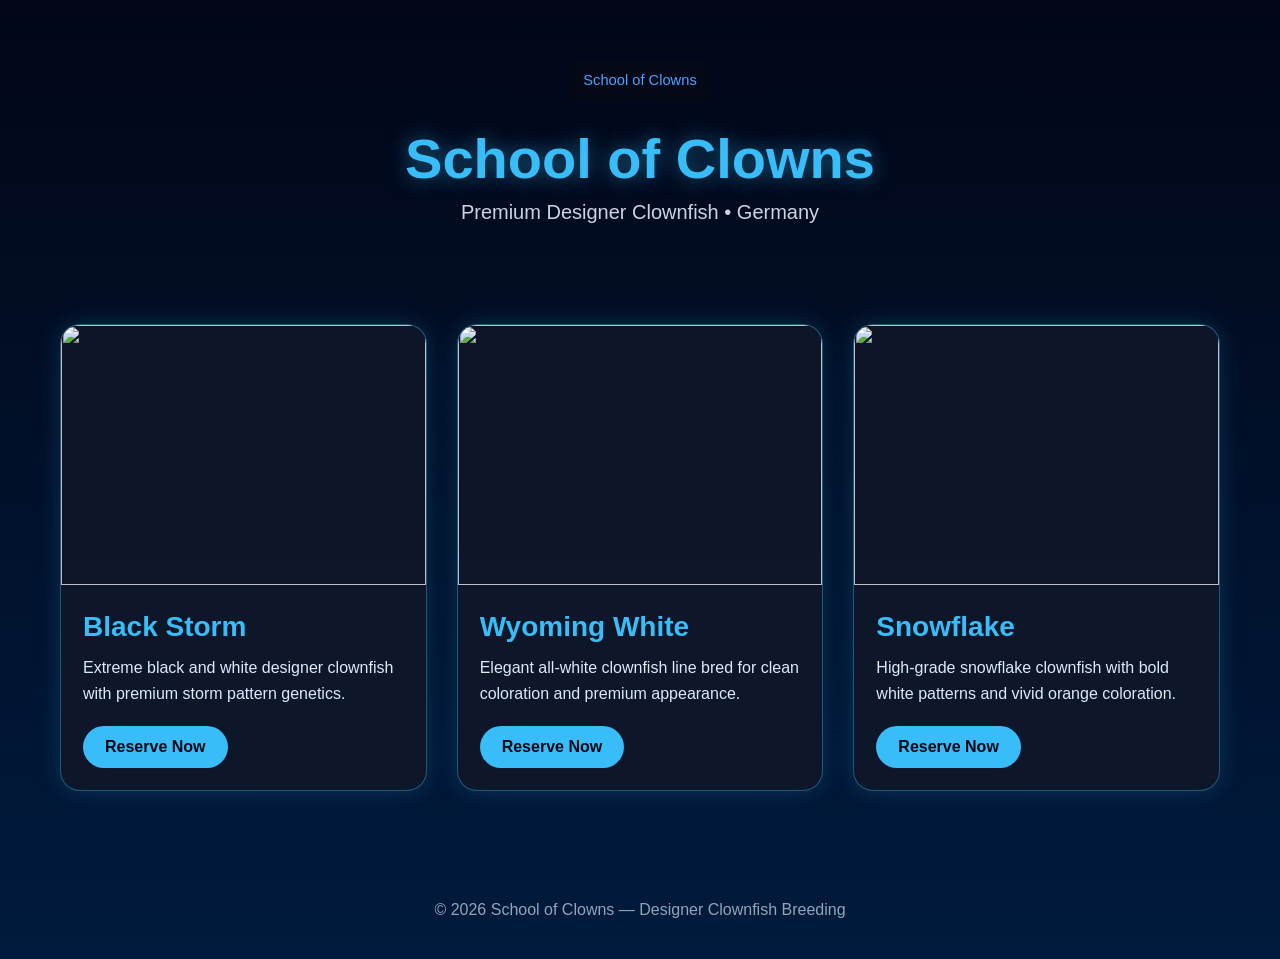
==== index.html @ 04dc2418 "Update index.html" ====
<!DOCTYPE html>
<html lang="en">
<head>
  <meta charset="UTF-8" />
  <meta name="viewport" content="width=device-width, initial-scale=1.0" />
  <title>School of Clowns</title>

  <style>
    * {
      margin: 0;
      padding: 0;
      box-sizing: border-box;
    }

    body {
      font-family: Arial, sans-serif;
      background: linear-gradient(180deg, #020617 0%, #001b3d 100%);
      color: white;
      overflow-x: hidden;
    }

    header {
      text-align: center;
      padding: 60px 20px 40px;
    }

    .logo {
      width: 140px;
      margin-bottom: 20px;
    }

    h1 {
      font-size: 56px;
      color: #38bdf8;
      margin-bottom: 10px;
      text-shadow: 0 0 20px rgba(56,189,248,.5);
    }

    .subtitle {
      color: #cbd5e1;
      font-size: 20px;
    }

    .hero {
      max-width: 1200px;
      margin: auto;
      padding: 20px;
    }

    .fish-grid {
      display: grid;
      grid-template-columns: repeat(auto-fit, minmax(300px, 1fr));
      gap: 30px;
      margin-top: 40px;
    }

    .fish-card {
      background: rgba(15, 23, 42, 0.95);
      border-radius: 20px;
      overflow: hidden;
      border: 1px solid rgba(56,189,248,.4);
      box-shadow: 0 0 25px rgba(56,189,248,.18);
      transition: .3s ease;
    }

    .fish-card:hover {
      transform: translateY(-8px);
      box-shadow: 0 0 35px rgba(56,189,248,.35);
    }

    .fish-card img {
      width: 100%;
      height: 260px;
      object-fit: cover;
    }

    .fish-content {
      padding: 22px;
    }

    .fish-content h2 {
      color: #38bdf8;
      margin-bottom: 12px;
      font-size: 28px;
    }

    .fish-content p {
      color: #dbeafe;
      line-height: 1.6;
      margin-bottom: 20px;
    }

    .reserve-btn {
      display: inline-block;
      padding: 12px 22px;
      background: #38bdf8;
      color: #020617;
      border-radius: 999px;
      text-decoration: none;
      font-weight: bold;
      transition: .2s ease;
    }

    .reserve-btn:hover {
      background: #7dd3fc;
    }

    footer {
      text-align: center;
      padding: 40px 20px;
      color: #94a3b8;
      margin-top: 50px;
    }
  </style>
</head>

<body>

<header>
  <img src="logo.svg" class="logo" alt="School of Clowns Logo">
  <h1>School of Clowns</h1>
  <p class="subtitle">Premium Designer Clownfish • Germany</p>
</header>

<section class="hero">

  <div class="fish-grid">

    <div class="fish-card">
      <img src="https://images.unsplash.com/photo-1544551763-46a013bb70d5?auto=format&fit=crop&w=1200&q=80">
      <div class="fish-content">
        <h2>Black Storm</h2>
        <p>Extreme black and white designer clownfish with premium storm pattern genetics.</p>
        <a class="reserve-btn" href="mailto:schoolofclowns@gmail.com">Reserve Now</a>
      </div>
    </div>

    <div class="fish-card">
      <img src="https://images.unsplash.com/photo-1524704796725-9fc3044a58b2?auto=format&fit=crop&w=1200&q=80">
      <div class="fish-content">
        <h2>Wyoming White</h2>
        <p>Elegant all-white clownfish line bred for clean coloration and premium appearance.</p>
        <a class="reserve-btn" href="mailto:schoolofclowns@gmail.com">Reserve Now</a>
      </div>
    </div>

    <div class="fish-card">
      <img src="https://images.unsplash.com/photo-1583212292454-1fe6229603b7?auto=format&fit=crop&w=1200&q=80">
      <div class="fish-content">
        <h2>Snowflake</h2>
        <p>High-grade snowflake clownfish with bold white patterns and vivid orange coloration.</p>
        <a class="reserve-btn" href="mailto:schoolofclowns@gmail.com">Reserve Now</a>
      </div>
    </div>

  </div>

</section>

<footer>
  © 2026 School of Clowns — Designer Clownfish Breeding
</footer>

</body>
</html>
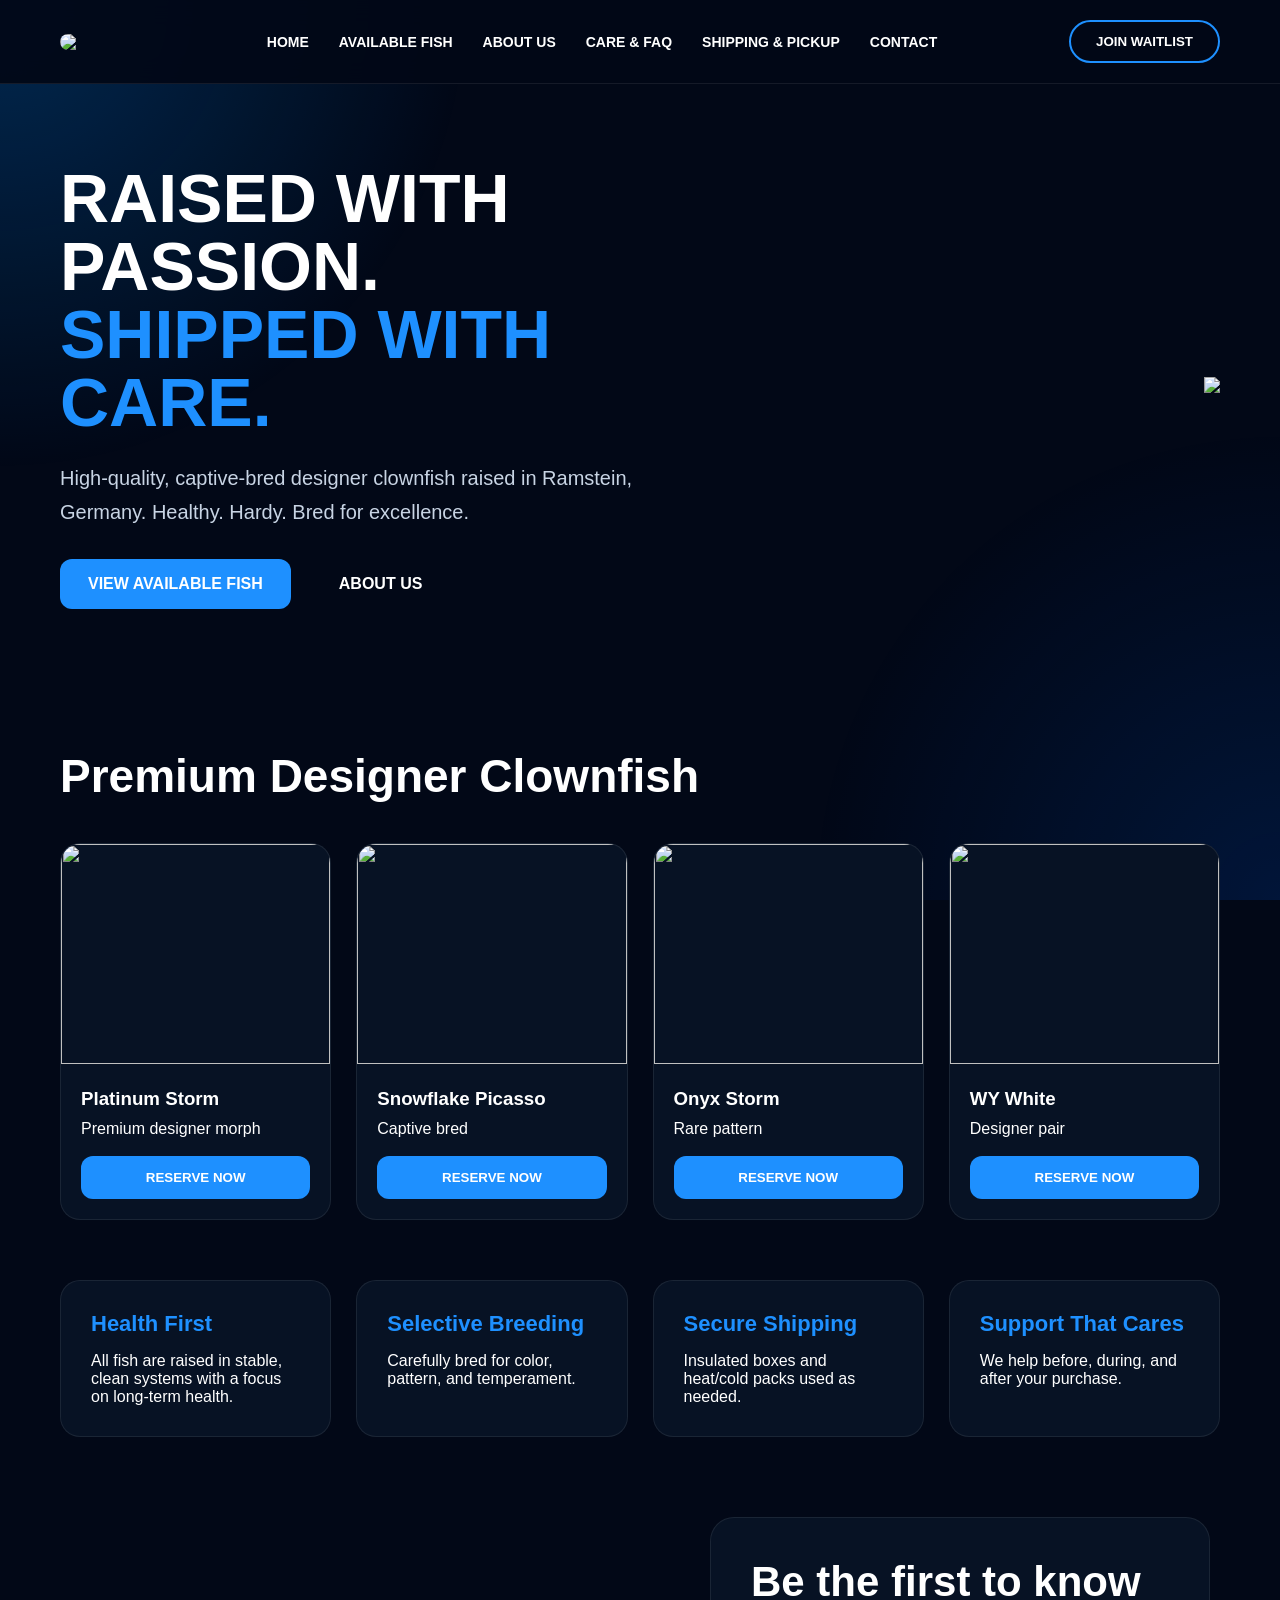
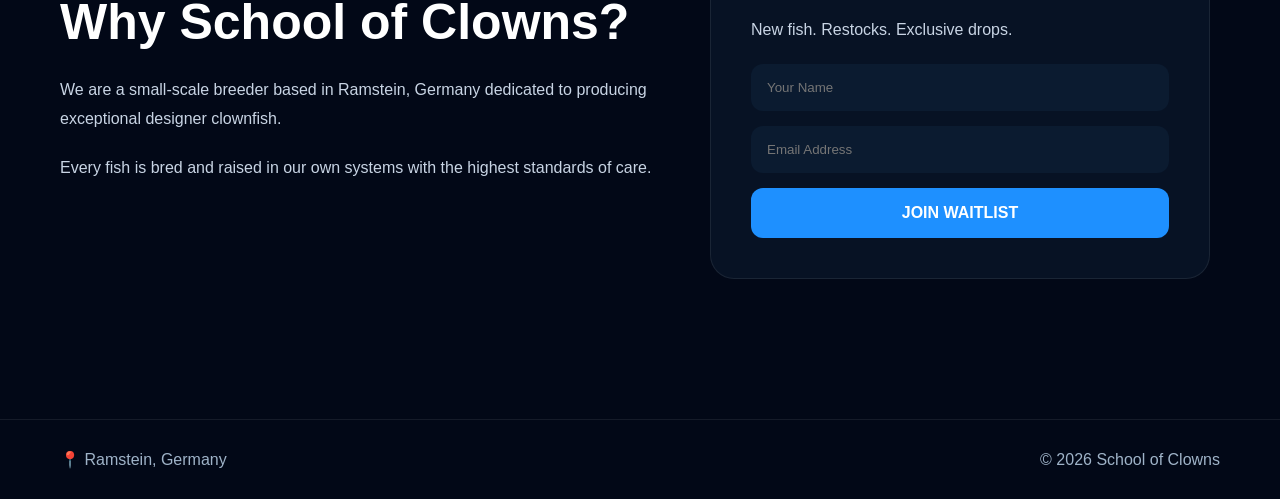
==== commit aedeffb8: "Update index.html" ====
--- a/index.html
+++ b/index.html
@@ -1,164 +1,524 @@
 <!DOCTYPE html>
 <html lang="en">
 <head>
-  <meta charset="UTF-8" />
-  <meta name="viewport" content="width=device-width, initial-scale=1.0" />
-  <title>School of Clowns</title>
-
-  <style>
-    * {
-      margin: 0;
-      padding: 0;
-      box-sizing: border-box;
-    }
-
-    body {
-      font-family: Arial, sans-serif;
-      background: linear-gradient(180deg, #020617 0%, #001b3d 100%);
-      color: white;
-      overflow-x: hidden;
-    }
-
-    header {
-      text-align: center;
-      padding: 60px 20px 40px;
-    }
-
-    .logo {
-      width: 140px;
-      margin-bottom: 20px;
-    }
-
-    h1 {
-      font-size: 56px;
-      color: #38bdf8;
-      margin-bottom: 10px;
-      text-shadow: 0 0 20px rgba(56,189,248,.5);
-    }
-
-    .subtitle {
-      color: #cbd5e1;
-      font-size: 20px;
-    }
-
-    .hero {
-      max-width: 1200px;
-      margin: auto;
-      padding: 20px;
-    }
-
-    .fish-grid {
-      display: grid;
-      grid-template-columns: repeat(auto-fit, minmax(300px, 1fr));
-      gap: 30px;
-      margin-top: 40px;
-    }
-
-    .fish-card {
-      background: rgba(15, 23, 42, 0.95);
-      border-radius: 20px;
-      overflow: hidden;
-      border: 1px solid rgba(56,189,248,.4);
-      box-shadow: 0 0 25px rgba(56,189,248,.18);
-      transition: .3s ease;
-    }
-
-    .fish-card:hover {
-      transform: translateY(-8px);
-      box-shadow: 0 0 35px rgba(56,189,248,.35);
-    }
-
-    .fish-card img {
-      width: 100%;
-      height: 260px;
-      object-fit: cover;
-    }
-
-    .fish-content {
-      padding: 22px;
-    }
-
-    .fish-content h2 {
-      color: #38bdf8;
-      margin-bottom: 12px;
-      font-size: 28px;
-    }
-
-    .fish-content p {
-      color: #dbeafe;
-      line-height: 1.6;
-      margin-bottom: 20px;
-    }
-
-    .reserve-btn {
-      display: inline-block;
-      padding: 12px 22px;
-      background: #38bdf8;
-      color: #020617;
-      border-radius: 999px;
-      text-decoration: none;
-      font-weight: bold;
-      transition: .2s ease;
-    }
-
-    .reserve-btn:hover {
-      background: #7dd3fc;
-    }
-
-    footer {
-      text-align: center;
-      padding: 40px 20px;
-      color: #94a3b8;
-      margin-top: 50px;
-    }
-  </style>
+<meta charset="UTF-8">
+<meta name="viewport" content="width=device-width, initial-scale=1.0">
+<title>School of Clowns</title>
+
+<style>
+*{
+margin:0;
+padding:0;
+box-sizing:border-box;
+font-family:Arial, sans-serif;
+}
+
+body{
+background:#020817;
+color:white;
+overflow-x:hidden;
+}
+
+body::before{
+content:'';
+position:fixed;
+width:100%;
+height:100%;
+background:
+radial-gradient(circle at top left, rgba(0,140,255,0.25), transparent 30%),
+radial-gradient(circle at bottom right, rgba(0,100,255,0.15), transparent 30%);
+z-index:-1;
+}
+
+header{
+display:flex;
+justify-content:space-between;
+align-items:center;
+padding:20px 60px;
+border-bottom:1px solid rgba(255,255,255,0.08);
+background:#020817ee;
+backdrop-filter:blur(12px);
+position:sticky;
+top:0;
+z-index:1000;
+}
+
+.logo{
+display:flex;
+align-items:center;
+gap:15px;
+}
+
+.logo img{
+width:75px;
+border-radius:12px;
+}
+
+nav{
+display:flex;
+gap:30px;
+}
+
+nav a{
+color:white;
+text-decoration:none;
+font-size:14px;
+font-weight:bold;
+transition:0.3s;
+}
+
+nav a:hover{
+color:#2196ff;
+}
+
+.waitlist-btn{
+padding:12px 25px;
+border:2px solid #1e90ff;
+border-radius:30px;
+background:transparent;
+color:white;
+font-weight:bold;
+cursor:pointer;
+transition:0.3s;
+}
+
+.waitlist-btn:hover{
+background:#1e90ff;
+}
+
+.hero{
+display:flex;
+justify-content:space-between;
+align-items:center;
+padding:80px 60px;
+gap:40px;
+}
+
+.hero-text{
+max-width:50%;
+}
+
+.hero-text h1{
+font-size:68px;
+line-height:1;
+margin-bottom:25px;
+}
+
+.hero-text h1 span{
+color:#1e90ff;
+}
+
+.hero-text p{
+color:#c8d4e4;
+font-size:20px;
+line-height:1.7;
+margin-bottom:30px;
+}
+
+.hero-buttons{
+display:flex;
+gap:20px;
+}
+
+.hero-buttons button{
+padding:16px 28px;
+border:none;
+border-radius:12px;
+font-size:16px;
+font-weight:bold;
+cursor:pointer;
+transition:0.3s;
+}
+
+.primary-btn{
+background:#1e90ff;
+color:white;
+}
+
+.secondary-btn{
+background:transparent;
+border:2px solid #1e90ff;
+color:white;
+}
+
+.primary-btn:hover,
+.secondary-btn:hover{
+transform:translateY(-3px);
+}
+
+.hero-image img{
+width:650px;
+max-width:100%;
+}
+
+.section{
+padding:60px;
+}
+
+.section-title{
+font-size:46px;
+margin-bottom:40px;
+}
+
+.fish-grid{
+display:grid;
+grid-template-columns:repeat(auto-fit,minmax(220px,1fr));
+gap:25px;
+}
+
+.fish-card{
+background:#071224;
+border:1px solid rgba(255,255,255,0.08);
+border-radius:20px;
+overflow:hidden;
+transition:0.3s;
+}
+
+.fish-card:hover{
+transform:translateY(-6px);
+border-color:#1e90ff;
+}
+
+.fish-card img{
+width:100%;
+height:220px;
+object-fit:cover;
+}
+
+.fish-info{
+padding:20px;
+}
+
+.fish-info h3{
+margin-bottom:10px;
+}
+
+.reserve-btn{
+width:100%;
+margin-top:18px;
+padding:14px;
+border:none;
+border-radius:12px;
+background:#1e90ff;
+color:white;
+font-weight:bold;
+cursor:pointer;
+transition:0.3s;
+}
+
+.reserve-btn:hover{
+background:#0070e8;
+}
+
+.features{
+display:grid;
+grid-template-columns:repeat(auto-fit,minmax(250px,1fr));
+gap:25px;
+margin-top:60px;
+}
+
+.feature-box{
+background:#071224;
+padding:30px;
+border-radius:20px;
+border:1px solid rgba(255,255,255,0.08);
+}
+
+.feature-box h4{
+margin-bottom:15px;
+font-size:22px;
+color:#1e90ff;
+}
+
+.about-section{
+display:flex;
+gap:50px;
+align-items:center;
+margin-top:80px;
+}
+
+.about-section img{
+width:400px;
+border-radius:24px;
+}
+
+.about-text{
+max-width:600px;
+}
+
+.about-text h2{
+font-size:50px;
+margin-bottom:25px;
+}
+
+.about-text p{
+color:#c8d4e4;
+line-height:1.8;
+margin-bottom:20px;
+}
+
+.waitlist{
+background:#071224;
+padding:40px;
+border-radius:24px;
+border:1px solid rgba(255,255,255,0.08);
+max-width:500px;
+}
+
+.waitlist h2{
+font-size:42px;
+margin-bottom:15px;
+}
+
+.waitlist p{
+color:#c8d4e4;
+margin-bottom:25px;
+}
+
+.waitlist input{
+width:100%;
+padding:16px;
+margin-bottom:15px;
+background:#0b1b30;
+border:none;
+border-radius:12px;
+color:white;
+}
+
+.waitlist button{
+width:100%;
+padding:16px;
+background:#1e90ff;
+border:none;
+border-radius:12px;
+color:white;
+font-size:16px;
+font-weight:bold;
+cursor:pointer;
+}
+
+footer{
+margin-top:80px;
+padding:30px 60px;
+border-top:1px solid rgba(255,255,255,0.08);
+display:flex;
+justify-content:space-between;
+align-items:center;
+color:#9fb3c8;
+}
+
+@media(max-width:1000px){
+
+.hero{
+flex-direction:column;
+text-align:center;
+}
+
+.hero-text{
+max-width:100%;
+}
+
+.hero-buttons{
+justify-content:center;
+}
+
+.about-section{
+flex-direction:column;
+}
+
+header{
+padding:20px;
+flex-direction:column;
+gap:20px;
+}
+
+nav{
+flex-wrap:wrap;
+justify-content:center;
+}
+
+.section{
+padding:40px 20px;
+}
+
+footer{
+flex-direction:column;
+gap:15px;
+text-align:center;
+}
+}
+</style>
 </head>
 
 <body>
 
 <header>
-  <img src="logo.svg" class="logo" alt="School of Clowns Logo">
-  <h1>School of Clowns</h1>
-  <p class="subtitle">Premium Designer Clownfish • Germany</p>
+
+<div class="logo">
+<img src="logo.png">
+</div>
+
+<nav>
+<a href="#">HOME</a>
+<a href="#">AVAILABLE FISH</a>
+<a href="#">ABOUT US</a>
+<a href="#">CARE & FAQ</a>
+<a href="#">SHIPPING & PICKUP</a>
+<a href="#">CONTACT</a>
+</nav>
+
+<button class="waitlist-btn">JOIN WAITLIST</button>
+
 </header>
 
 <section class="hero">
 
-  <div class="fish-grid">
-
-    <div class="fish-card">
-      <img src="https://images.unsplash.com/photo-1544551763-46a013bb70d5?auto=format&fit=crop&w=1200&q=80">
-      <div class="fish-content">
-        <h2>Black Storm</h2>
-        <p>Extreme black and white designer clownfish with premium storm pattern genetics.</p>
-        <a class="reserve-btn" href="mailto:schoolofclowns@gmail.com">Reserve Now</a>
-      </div>
-    </div>
-
-    <div class="fish-card">
-      <img src="https://images.unsplash.com/photo-1524704796725-9fc3044a58b2?auto=format&fit=crop&w=1200&q=80">
-      <div class="fish-content">
-        <h2>Wyoming White</h2>
-        <p>Elegant all-white clownfish line bred for clean coloration and premium appearance.</p>
-        <a class="reserve-btn" href="mailto:schoolofclowns@gmail.com">Reserve Now</a>
-      </div>
-    </div>
-
-    <div class="fish-card">
-      <img src="https://images.unsplash.com/photo-1583212292454-1fe6229603b7?auto=format&fit=crop&w=1200&q=80">
-      <div class="fish-content">
-        <h2>Snowflake</h2>
-        <p>High-grade snowflake clownfish with bold white patterns and vivid orange coloration.</p>
-        <a class="reserve-btn" href="mailto:schoolofclowns@gmail.com">Reserve Now</a>
-      </div>
-    </div>
-
-  </div>
+<div class="hero-text">
+
+<h1>
+RAISED WITH PASSION.<br>
+<span>SHIPPED WITH CARE.</span>
+</h1>
+
+<p>
+High-quality, captive-bred designer clownfish raised in Ramstein, Germany.
+Healthy. Hardy. Bred for excellence.
+</p>
+
+<div class="hero-buttons">
+<button class="primary-btn">VIEW AVAILABLE FISH</button>
+<button class="secondary-btn">ABOUT US</button>
+</div>
+
+</div>
+
+<div class="hero-image">
+<img src="logo.png">
+</div>
 
 </section>
 
+<section class="section">
+
+<h2 class="section-title">Premium Designer Clownfish</h2>
+
+<div class="fish-grid">
+
+<div class="fish-card">
+<img src="https://images.unsplash.com/photo-1524704796725-9fc3044a58b2?q=80&w=1200&auto=format&fit=crop">
+<div class="fish-info">
+<h3>Platinum Storm</h3>
+<p>Premium designer morph</p>
+<button class="reserve-btn">RESERVE NOW</button>
+</div>
+</div>
+
+<div class="fish-card">
+<img src="https://images.unsplash.com/photo-1544551763-46a013bb70d5?q=80&w=1200&auto=format&fit=crop">
+<div class="fish-info">
+<h3>Snowflake Picasso</h3>
+<p>Captive bred</p>
+<button class="reserve-btn">RESERVE NOW</button>
+</div>
+</div>
+
+<div class="fish-card">
+<img src="https://images.unsplash.com/photo-1559827260-dc66d52bef19?q=80&w=1200&auto=format&fit=crop">
+<div class="fish-info">
+<h3>Onyx Storm</h3>
+<p>Rare pattern</p>
+<button class="reserve-btn">RESERVE NOW</button>
+</div>
+</div>
+
+<div class="fish-card">
+<img src="https://images.unsplash.com/photo-1583212292454-1fe6229603b7?q=80&w=1200&auto=format&fit=crop">
+<div class="fish-info">
+<h3>WY White</h3>
+<p>Designer pair</p>
+<button class="reserve-btn">RESERVE NOW</button>
+</div>
+</div>
+
+</div>
+
+<div class="features">
+
+<div class="feature-box">
+<h4>Health First</h4>
+<p>
+All fish are raised in stable, clean systems with a focus on long-term health.
+</p>
+</div>
+
+<div class="feature-box">
+<h4>Selective Breeding</h4>
+<p>
+Carefully bred for color, pattern, and temperament.
+</p>
+</div>
+
+<div class="feature-box">
+<h4>Secure Shipping</h4>
+<p>
+Insulated boxes and heat/cold packs used as needed.
+</p>
+</div>
+
+<div class="feature-box">
+<h4>Support That Cares</h4>
+<p>
+We help before, during, and after your purchase.
+</p>
+</div>
+
+</div>
+
+<div class="about-section">
+
+<div class="about-text">
+
+<h2>Why School of Clowns?</h2>
+
+<p>
+We are a small-scale breeder based in Ramstein, Germany dedicated to producing exceptional designer clownfish.
+</p>
+
+<p>
+Every fish is bred and raised in our own systems with the highest standards of care.
+</p>
+
+</div>
+
+<div class="waitlist">
+
+<h2>Be the first to know</h2>
+
+<p>
+New fish. Restocks. Exclusive drops.
+</p>
+
+<input type="text" placeholder="Your Name">
+<input type="email" placeholder="Email Address">
+
+<button>JOIN WAITLIST</button>
+
+</div>
+
+</div>
+
+</section>
+
 <footer>
-  © 2026 School of Clowns — Designer Clownfish Breeding
+
+<div>
+📍 Ramstein, Germany
+</div>
+
+<div>
+© 2026 School of Clowns
+</div>
+
 </footer>
 
 </body>
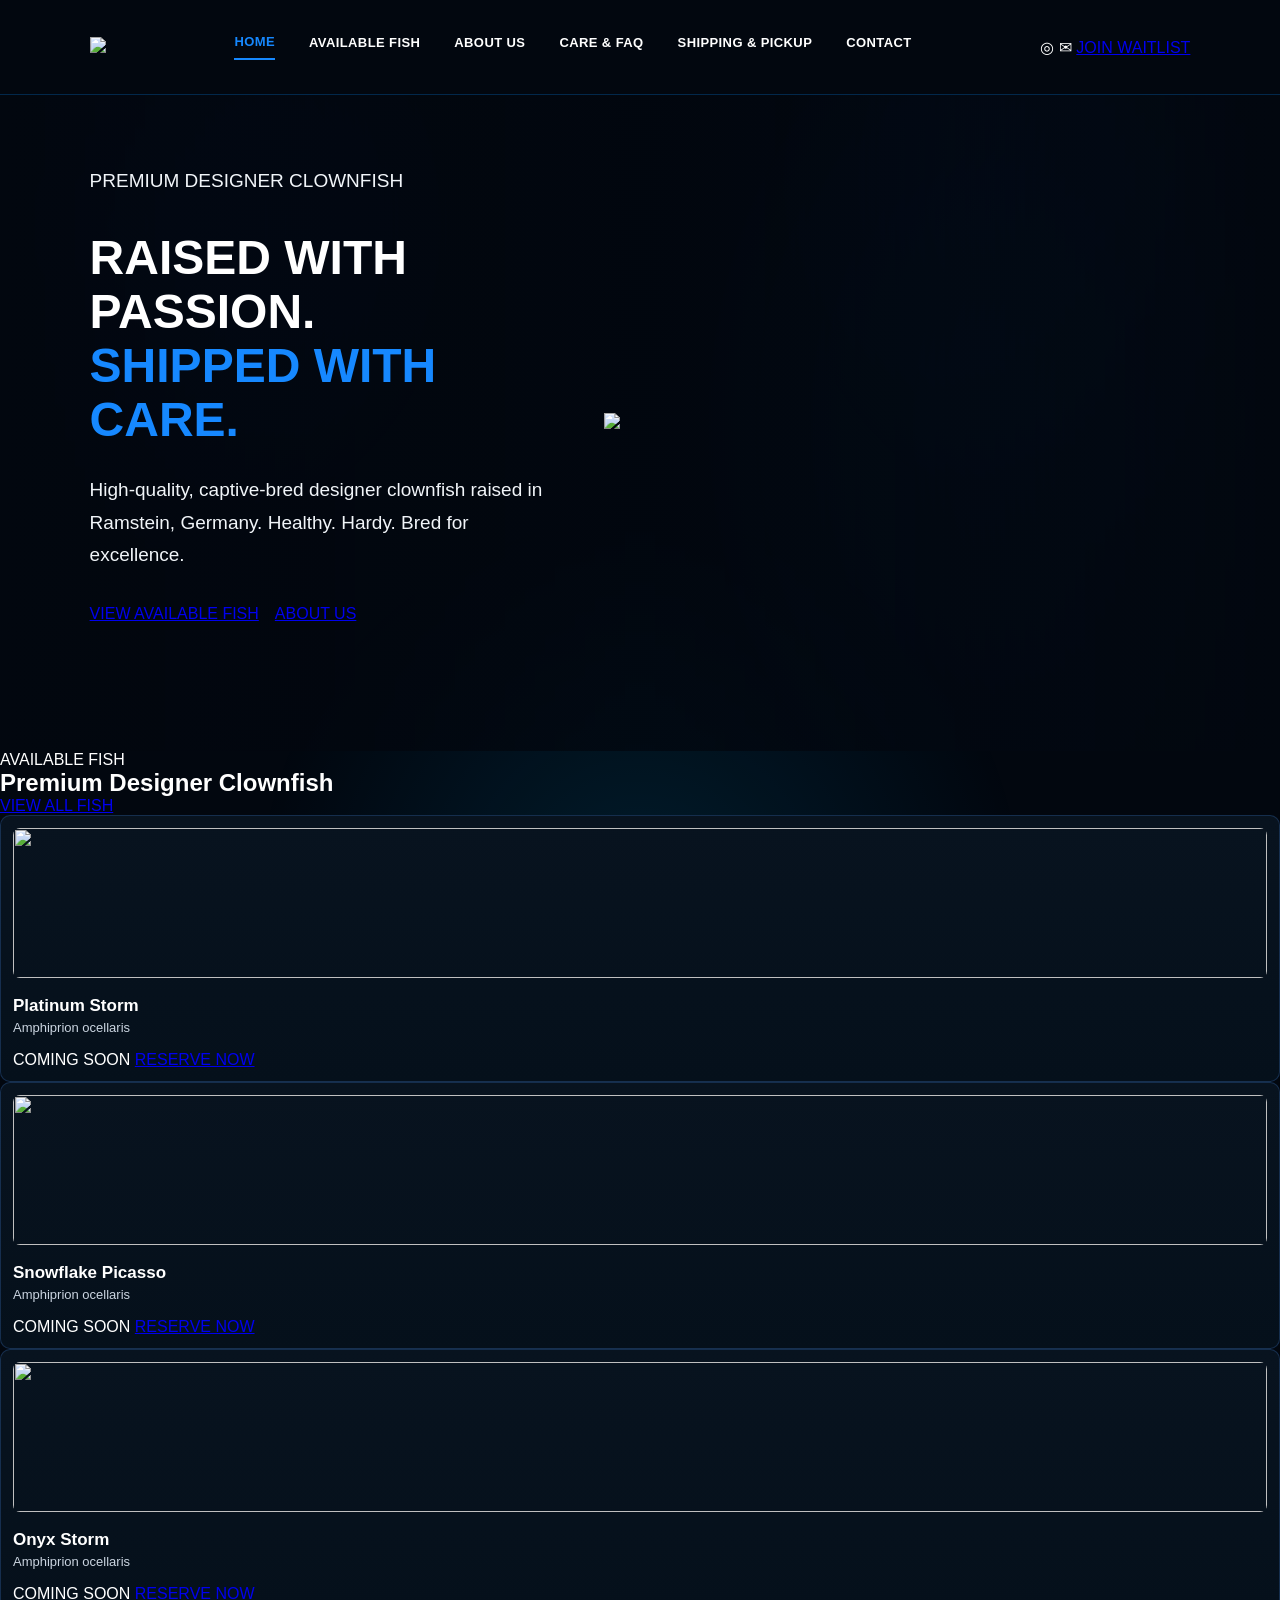
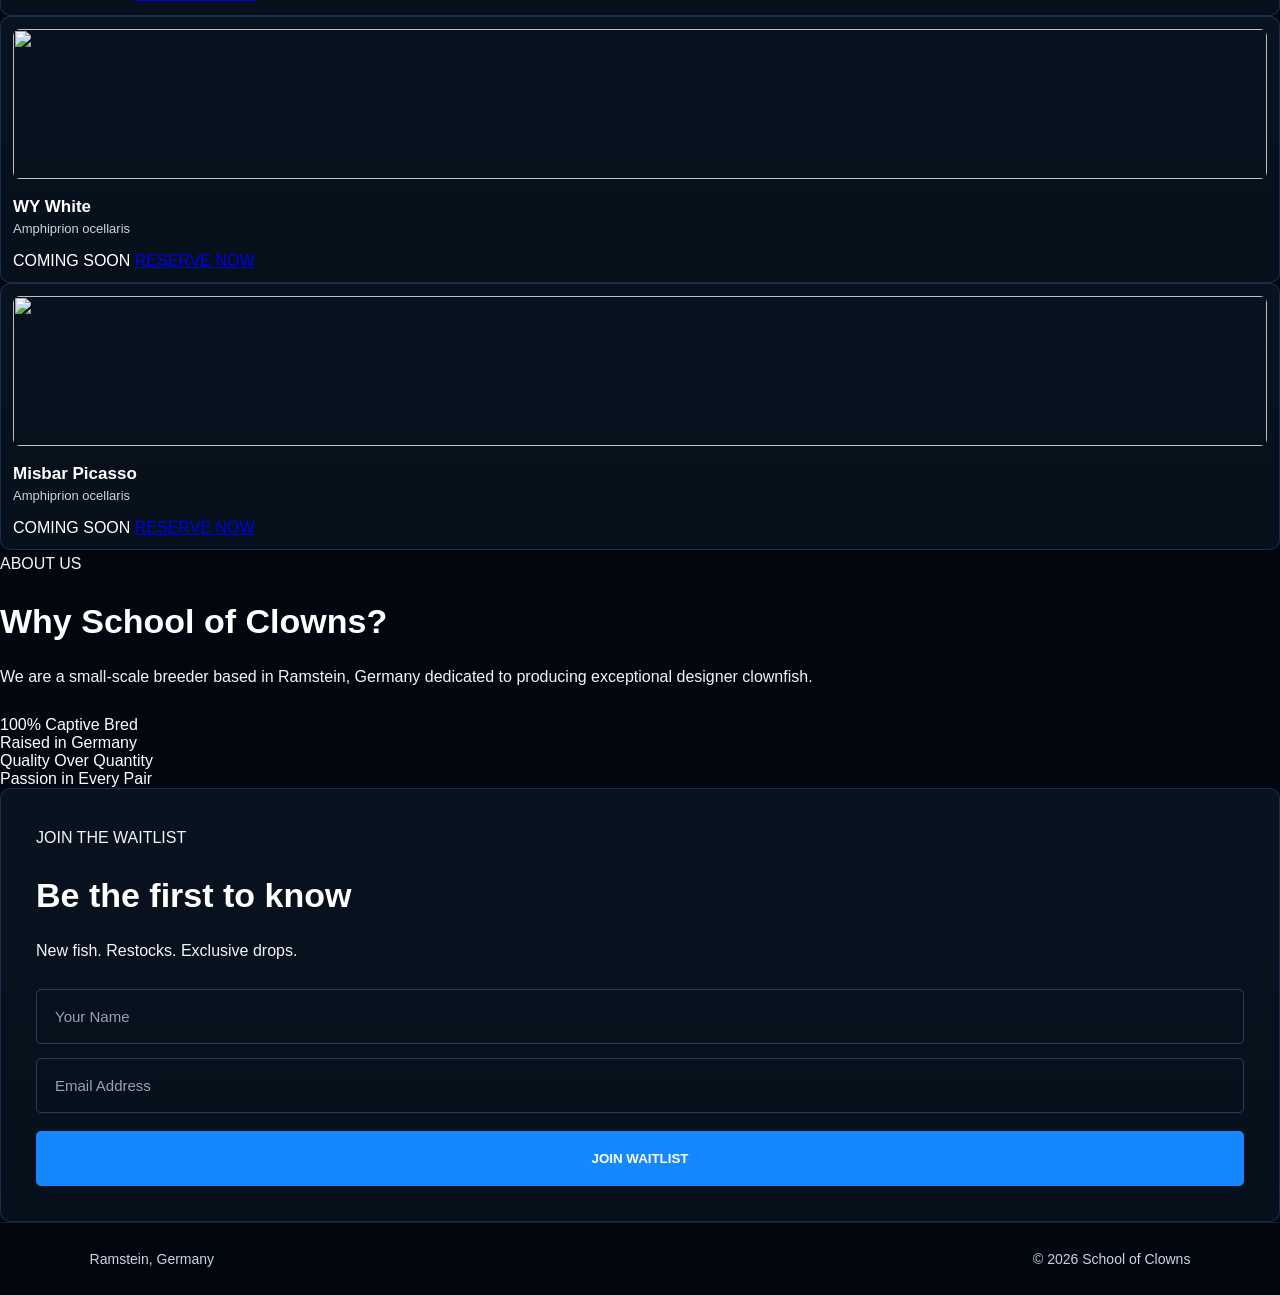
==== commit ab230e14: "Update index.html" ====
--- a/index.html
+++ b/index.html
@@ -1,524 +1,169 @@
 <!DOCTYPE html>
 <html lang="en">
 <head>
-<meta charset="UTF-8">
-<meta name="viewport" content="width=device-width, initial-scale=1.0">
-<title>School of Clowns</title>
-
-<style>
-*{
-margin:0;
-padding:0;
-box-sizing:border-box;
-font-family:Arial, sans-serif;
-}
-
-body{
-background:#020817;
-color:white;
-overflow-x:hidden;
-}
-
-body::before{
-content:'';
-position:fixed;
-width:100%;
-height:100%;
-background:
-radial-gradient(circle at top left, rgba(0,140,255,0.25), transparent 30%),
-radial-gradient(circle at bottom right, rgba(0,100,255,0.15), transparent 30%);
-z-index:-1;
-}
-
-header{
-display:flex;
-justify-content:space-between;
-align-items:center;
-padding:20px 60px;
-border-bottom:1px solid rgba(255,255,255,0.08);
-background:#020817ee;
-backdrop-filter:blur(12px);
-position:sticky;
-top:0;
-z-index:1000;
-}
-
-.logo{
-display:flex;
-align-items:center;
-gap:15px;
-}
-
-.logo img{
-width:75px;
-border-radius:12px;
-}
-
-nav{
-display:flex;
-gap:30px;
-}
-
-nav a{
-color:white;
-text-decoration:none;
-font-size:14px;
-font-weight:bold;
-transition:0.3s;
-}
-
-nav a:hover{
-color:#2196ff;
-}
-
-.waitlist-btn{
-padding:12px 25px;
-border:2px solid #1e90ff;
-border-radius:30px;
-background:transparent;
-color:white;
-font-weight:bold;
-cursor:pointer;
-transition:0.3s;
-}
-
-.waitlist-btn:hover{
-background:#1e90ff;
-}
-
-.hero{
-display:flex;
-justify-content:space-between;
-align-items:center;
-padding:80px 60px;
-gap:40px;
-}
-
-.hero-text{
-max-width:50%;
-}
-
-.hero-text h1{
-font-size:68px;
-line-height:1;
-margin-bottom:25px;
-}
-
-.hero-text h1 span{
-color:#1e90ff;
-}
-
-.hero-text p{
-color:#c8d4e4;
-font-size:20px;
-line-height:1.7;
-margin-bottom:30px;
-}
-
-.hero-buttons{
-display:flex;
-gap:20px;
-}
-
-.hero-buttons button{
-padding:16px 28px;
-border:none;
-border-radius:12px;
-font-size:16px;
-font-weight:bold;
-cursor:pointer;
-transition:0.3s;
-}
-
-.primary-btn{
-background:#1e90ff;
-color:white;
-}
-
-.secondary-btn{
-background:transparent;
-border:2px solid #1e90ff;
-color:white;
-}
-
-.primary-btn:hover,
-.secondary-btn:hover{
-transform:translateY(-3px);
-}
-
-.hero-image img{
-width:650px;
-max-width:100%;
-}
-
-.section{
-padding:60px;
-}
-
-.section-title{
-font-size:46px;
-margin-bottom:40px;
-}
-
-.fish-grid{
-display:grid;
-grid-template-columns:repeat(auto-fit,minmax(220px,1fr));
-gap:25px;
-}
-
-.fish-card{
-background:#071224;
-border:1px solid rgba(255,255,255,0.08);
-border-radius:20px;
-overflow:hidden;
-transition:0.3s;
-}
-
-.fish-card:hover{
-transform:translateY(-6px);
-border-color:#1e90ff;
-}
-
-.fish-card img{
-width:100%;
-height:220px;
-object-fit:cover;
-}
-
-.fish-info{
-padding:20px;
-}
-
-.fish-info h3{
-margin-bottom:10px;
-}
-
-.reserve-btn{
-width:100%;
-margin-top:18px;
-padding:14px;
-border:none;
-border-radius:12px;
-background:#1e90ff;
-color:white;
-font-weight:bold;
-cursor:pointer;
-transition:0.3s;
-}
-
-.reserve-btn:hover{
-background:#0070e8;
-}
-
-.features{
-display:grid;
-grid-template-columns:repeat(auto-fit,minmax(250px,1fr));
-gap:25px;
-margin-top:60px;
-}
-
-.feature-box{
-background:#071224;
-padding:30px;
-border-radius:20px;
-border:1px solid rgba(255,255,255,0.08);
-}
-
-.feature-box h4{
-margin-bottom:15px;
-font-size:22px;
-color:#1e90ff;
-}
-
-.about-section{
-display:flex;
-gap:50px;
-align-items:center;
-margin-top:80px;
-}
-
-.about-section img{
-width:400px;
-border-radius:24px;
-}
-
-.about-text{
-max-width:600px;
-}
-
-.about-text h2{
-font-size:50px;
-margin-bottom:25px;
-}
-
-.about-text p{
-color:#c8d4e4;
-line-height:1.8;
-margin-bottom:20px;
-}
-
-.waitlist{
-background:#071224;
-padding:40px;
-border-radius:24px;
-border:1px solid rgba(255,255,255,0.08);
-max-width:500px;
-}
-
-.waitlist h2{
-font-size:42px;
-margin-bottom:15px;
-}
-
-.waitlist p{
-color:#c8d4e4;
-margin-bottom:25px;
-}
-
-.waitlist input{
-width:100%;
-padding:16px;
-margin-bottom:15px;
-background:#0b1b30;
-border:none;
-border-radius:12px;
-color:white;
-}
-
-.waitlist button{
-width:100%;
-padding:16px;
-background:#1e90ff;
-border:none;
-border-radius:12px;
-color:white;
-font-size:16px;
-font-weight:bold;
-cursor:pointer;
-}
-
-footer{
-margin-top:80px;
-padding:30px 60px;
-border-top:1px solid rgba(255,255,255,0.08);
-display:flex;
-justify-content:space-between;
-align-items:center;
-color:#9fb3c8;
-}
-
-@media(max-width:1000px){
-
-.hero{
-flex-direction:column;
-text-align:center;
-}
-
-.hero-text{
-max-width:100%;
-}
-
-.hero-buttons{
-justify-content:center;
-}
-
-.about-section{
-flex-direction:column;
-}
-
-header{
-padding:20px;
-flex-direction:column;
-gap:20px;
-}
-
-nav{
-flex-wrap:wrap;
-justify-content:center;
-}
-
-.section{
-padding:40px 20px;
-}
-
-footer{
-flex-direction:column;
-gap:15px;
-text-align:center;
-}
-}
-</style>
+  <meta charset="UTF-8" />
+  <meta name="viewport" content="width=device-width, initial-scale=1.0"/>
+  <title>School of Clowns</title>
+  <link rel="stylesheet" href="styles.css"/>
 </head>
 
 <body>
 
-<header>
+<header class="topbar">
 
-<div class="logo">
-<img src="logo.png">
-</div>
+  <div class="logo-wrap">
+    <img src="logo.png" class="site-logo">
+  </div>
 
-<nav>
-<a href="#">HOME</a>
-<a href="#">AVAILABLE FISH</a>
-<a href="#">ABOUT US</a>
-<a href="#">CARE & FAQ</a>
-<a href="#">SHIPPING & PICKUP</a>
-<a href="#">CONTACT</a>
-</nav>
+  <nav class="nav">
+    <a class="active" href="#">HOME</a>
+    <a href="#fish">AVAILABLE FISH</a>
+    <a href="#about">ABOUT US</a>
+    <a href="#care">CARE & FAQ</a>
+    <a href="#shipping">SHIPPING & PICKUP</a>
+    <a href="#contact">CONTACT</a>
+  </nav>
 
-<button class="waitlist-btn">JOIN WAITLIST</button>
+  <div class="nav-right">
+    <span>◎</span>
+    <span>✉</span>
+    <a href="#contact" class="join-pill">JOIN WAITLIST</a>
+  </div>
 
 </header>
 
 <section class="hero">
 
-<div class="hero-text">
+  <div class="hero-left">
 
-<h1>
-RAISED WITH PASSION.<br>
-<span>SHIPPED WITH CARE.</span>
-</h1>
+    <p class="blue-label">PREMIUM DESIGNER CLOWNFISH</p>
 
-<p>
-High-quality, captive-bred designer clownfish raised in Ramstein, Germany.
-Healthy. Hardy. Bred for excellence.
-</p>
+    <h1>
+      RAISED WITH PASSION.<br>
+      <span>SHIPPED WITH CARE.</span>
+    </h1>
 
-<div class="hero-buttons">
-<button class="primary-btn">VIEW AVAILABLE FISH</button>
-<button class="secondary-btn">ABOUT US</button>
-</div>
+    <div class="small-line"></div>
 
-</div>
+    <p class="hero-copy">
+      High-quality, captive-bred designer clownfish
+      raised in Ramstein, Germany.
+      Healthy. Hardy. Bred for excellence.
+    </p>
 
-<div class="hero-image">
-<img src="logo.png">
-</div>
+    <div class="hero-buttons">
+      <a href="#fish" class="main-btn">VIEW AVAILABLE FISH</a>
+      <a href="#about" class="outline-btn">ABOUT US</a>
+    </div>
+
+  </div>
+
+  <div class="hero-right">
+    <img src="logo.png" class="hero-logo">
+  </div>
 
 </section>
 
-<section class="section">
+<section class="fish-section" id="fish">
 
-<h2 class="section-title">Premium Designer Clownfish</h2>
+  <div class="section-top">
+    <div>
+      <p class="blue-label">AVAILABLE FISH</p>
+      <h2>Premium Designer Clownfish</h2>
+    </div>
 
-<div class="fish-grid">
+    <a href="#" class="view-all">VIEW ALL FISH</a>
+  </div>
 
-<div class="fish-card">
-<img src="https://images.unsplash.com/photo-1524704796725-9fc3044a58b2?q=80&w=1200&auto=format&fit=crop">
-<div class="fish-info">
-<h3>Platinum Storm</h3>
-<p>Premium designer morph</p>
-<button class="reserve-btn">RESERVE NOW</button>
-</div>
-</div>
+  <div class="fish-row">
 
-<div class="fish-card">
-<img src="https://images.unsplash.com/photo-1544551763-46a013bb70d5?q=80&w=1200&auto=format&fit=crop">
-<div class="fish-info">
-<h3>Snowflake Picasso</h3>
-<p>Captive bred</p>
-<button class="reserve-btn">RESERVE NOW</button>
-</div>
-</div>
+    <div class="fish-card">
+      <img src="https://images.unsplash.com/photo-1524704796725-9fc3044a58b2?q=80&w=1200&auto=format&fit=crop">
+      <h3>Platinum Storm</h3>
+      <p>Amphiprion ocellaris</p>
+      <span class="soon">COMING SOON</span>
+      <a href="#contact" class="reserve">RESERVE NOW</a>
+    </div>
 
-<div class="fish-card">
-<img src="https://images.unsplash.com/photo-1559827260-dc66d52bef19?q=80&w=1200&auto=format&fit=crop">
-<div class="fish-info">
-<h3>Onyx Storm</h3>
-<p>Rare pattern</p>
-<button class="reserve-btn">RESERVE NOW</button>
-</div>
-</div>
+    <div class="fish-card">
+      <img src="https://images.unsplash.com/photo-1544551763-46a013bb70d5?q=80&w=1200&auto=format&fit=crop">
+      <h3>Snowflake Picasso</h3>
+      <p>Amphiprion ocellaris</p>
+      <span class="soon">COMING SOON</span>
+      <a href="#contact" class="reserve">RESERVE NOW</a>
+    </div>
 
-<div class="fish-card">
-<img src="https://images.unsplash.com/photo-1583212292454-1fe6229603b7?q=80&w=1200&auto=format&fit=crop">
-<div class="fish-info">
-<h3>WY White</h3>
-<p>Designer pair</p>
-<button class="reserve-btn">RESERVE NOW</button>
-</div>
-</div>
+    <div class="fish-card">
+      <img src="https://images.unsplash.com/photo-1559827260-dc66d52bef19?q=80&w=1200&auto=format&fit=crop">
+      <h3>Onyx Storm</h3>
+      <p>Amphiprion ocellaris</p>
+      <span class="soon">COMING SOON</span>
+      <a href="#contact" class="reserve">RESERVE NOW</a>
+    </div>
 
-</div>
+    <div class="fish-card">
+      <img src="https://images.unsplash.com/photo-1583212292454-1fe6229603b7?q=80&w=1200&auto=format&fit=crop">
+      <h3>WY White</h3>
+      <p>Amphiprion ocellaris</p>
+      <span class="soon">COMING SOON</span>
+      <a href="#contact" class="reserve">RESERVE NOW</a>
+    </div>
 
-<div class="features">
+    <div class="fish-card">
+      <img src="https://images.unsplash.com/photo-1544551763-46a013bb70d5?q=80&w=1200&auto=format&fit=crop">
+      <h3>Misbar Picasso</h3>
+      <p>Amphiprion ocellaris</p>
+      <span class="soon">COMING SOON</span>
+      <a href="#contact" class="reserve">RESERVE NOW</a>
+    </div>
 
-<div class="feature-box">
-<h4>Health First</h4>
-<p>
-All fish are raised in stable, clean systems with a focus on long-term health.
-</p>
-</div>
+  </div>
 
-<div class="feature-box">
-<h4>Selective Breeding</h4>
-<p>
-Carefully bred for color, pattern, and temperament.
-</p>
-</div>
+</section>
 
-<div class="feature-box">
-<h4>Secure Shipping</h4>
-<p>
-Insulated boxes and heat/cold packs used as needed.
-</p>
-</div>
+<section class="about-contact">
 
-<div class="feature-box">
-<h4>Support That Cares</h4>
-<p>
-We help before, during, and after your purchase.
-</p>
-</div>
+  <div class="about" id="about">
 
-</div>
+    <p class="blue-label">ABOUT US</p>
 
-<div class="about-section">
+    <h2>Why School of Clowns?</h2>
 
-<div class="about-text">
+    <p>
+      We are a small-scale breeder based in Ramstein, Germany dedicated to producing exceptional designer clownfish.
+    </p>
 
-<h2>Why School of Clowns?</h2>
+    <ul>
+      <li>100% Captive Bred</li>
+      <li>Raised in Germany</li>
+      <li>Quality Over Quantity</li>
+      <li>Passion in Every Pair</li>
+    </ul>
 
-<p>
-We are a small-scale breeder based in Ramstein, Germany dedicated to producing exceptional designer clownfish.
-</p>
+  </div>
 
-<p>
-Every fish is bred and raised in our own systems with the highest standards of care.
-</p>
+  <div class="waitlist-box" id="contact">
 
-</div>
+    <p class="blue-label">JOIN THE WAITLIST</p>
 
-<div class="waitlist">
+    <h2>Be the first to know</h2>
 
-<h2>Be the first to know</h2>
+    <p>
+      New fish. Restocks. Exclusive drops.
+    </p>
 
-<p>
-New fish. Restocks. Exclusive drops.
-</p>
+    <input type="text" placeholder="Your Name">
+    <input type="email" placeholder="Email Address">
 
-<input type="text" placeholder="Your Name">
-<input type="email" placeholder="Email Address">
+    <button>JOIN WAITLIST</button>
 
-<button>JOIN WAITLIST</button>
-
-</div>
-
-</div>
+  </div>
 
 </section>
 
 <footer>
-
-<div>
-📍 Ramstein, Germany
-</div>
-
-<div>
-© 2026 School of Clowns
-</div>
-
+  <div>Ramstein, Germany</div>
+  <div>© 2026 School of Clowns</div>
 </footer>
 
 </body>
--- a/styles.css
+++ b/styles.css
@@ -0,0 +1,550 @@
+* {
+  margin: 0;
+  padding: 0;
+  box-sizing: border-box;
+  font-family: Arial, Helvetica, sans-serif;
+}
+
+body {
+  background: #02070f;
+  color: #ffffff;
+  overflow-x: hidden;
+}
+
+body::before {
+  content: "";
+  position: fixed;
+  inset: 0;
+  background:
+    radial-gradient(circle at 10% 25%, rgba(0, 80, 255, 0.22), transparent 25%),
+    radial-gradient(circle at 90% 20%, rgba(0, 120, 255, 0.18), transparent 28%),
+    radial-gradient(circle at bottom, rgba(0, 180, 255, 0.12), transparent 35%);
+  z-index: -1;
+}
+
+header {
+  height: 95px;
+  padding: 0 7%;
+  display: flex;
+  align-items: center;
+  justify-content: space-between;
+  background: #02070f;
+  border-bottom: 1px solid rgba(0, 140, 255, 0.25);
+  position: sticky;
+  top: 0;
+  z-index: 999;
+}
+
+.logo img {
+  width: 120px;
+  height: auto;
+}
+
+nav {
+  display: flex;
+  align-items: center;
+  gap: 34px;
+}
+
+nav a {
+  color: #ffffff;
+  text-decoration: none;
+  font-size: 13px;
+  font-weight: 800;
+  letter-spacing: 0.4px;
+  text-transform: uppercase;
+  padding-bottom: 9px;
+}
+
+nav a:hover,
+nav a.active {
+  color: #1688ff;
+  border-bottom: 2px solid #1688ff;
+}
+
+.header-icons {
+  display: flex;
+  align-items: center;
+  gap: 18px;
+  color: #9fc8ff;
+  font-size: 20px;
+}
+
+.join-btn,
+.waitlist-btn {
+  padding: 14px 28px;
+  border: 1px solid #1688ff;
+  border-radius: 35px;
+  color: #ffffff;
+  background: transparent;
+  font-size: 13px;
+  font-weight: 800;
+  text-transform: uppercase;
+  cursor: pointer;
+  transition: 0.25s;
+}
+
+.join-btn:hover,
+.waitlist-btn:hover {
+  background: #1688ff;
+  box-shadow: 0 0 20px rgba(22, 136, 255, 0.55);
+}
+
+.hero {
+  min-height: 640px;
+  padding: 70px 7%;
+  display: grid;
+  grid-template-columns: 1fr 1.25fr;
+  align-items: center;
+  gap: 45px;
+  background:
+    linear-gradient(90deg, rgba(2, 7, 15, 1), rgba(2, 7, 15, 0.75), rgba(2, 7, 15, 1)),
+    radial-gradient(circle at right, rgba(22, 136, 255, 0.25), transparent 45%);
+}
+
+.hero-label,
+.section-label {
+  color: #1688ff;
+  font-size: 17px;
+  font-weight: 900;
+  text-transform: uppercase;
+  margin-bottom: 22px;
+}
+
+.hero h1 {
+  font-size: 48px;
+  line-height: 1.12;
+  text-transform: uppercase;
+  margin-bottom: 28px;
+}
+
+.hero h1 span {
+  display: block;
+  color: #1688ff;
+}
+
+.blue-line {
+  width: 75px;
+  height: 2px;
+  background: #1688ff;
+  margin: 24px 0;
+}
+
+.hero p {
+  color: #f1f5f9;
+  font-size: 19px;
+  line-height: 1.7;
+  max-width: 480px;
+  margin-bottom: 34px;
+}
+
+.hero-buttons {
+  display: flex;
+  gap: 16px;
+  margin-bottom: 58px;
+}
+
+.primary-btn,
+.secondary-btn {
+  height: 52px;
+  padding: 0 34px;
+  border-radius: 5px;
+  font-size: 14px;
+  font-weight: 900;
+  text-transform: uppercase;
+  cursor: pointer;
+  transition: 0.25s;
+}
+
+.primary-btn {
+  background: #1688ff;
+  border: 1px solid #1688ff;
+  color: #ffffff;
+}
+
+.secondary-btn {
+  background: transparent;
+  border: 1px solid #1688ff;
+  color: #ffffff;
+}
+
+.primary-btn:hover,
+.secondary-btn:hover {
+  transform: translateY(-3px);
+  box-shadow: 0 0 22px rgba(22, 136, 255, 0.45);
+}
+
+.hero-features {
+  display: flex;
+  gap: 55px;
+  flex-wrap: wrap;
+}
+
+.hero-feature {
+  display: flex;
+  align-items: center;
+  gap: 14px;
+}
+
+.hero-feature-icon {
+  color: #00d9ff;
+  font-size: 38px;
+}
+
+.hero-feature strong {
+  display: block;
+  font-size: 13px;
+  text-transform: uppercase;
+}
+
+.hero-feature span {
+  color: #cbd5e1;
+  font-size: 12px;
+}
+
+.hero-logo img {
+  width: 100%;
+  max-width: 650px;
+  margin-left: auto;
+  filter: drop-shadow(0 0 30px rgba(22, 136, 255, 0.35));
+}
+
+.section {
+  padding: 70px 7%;
+}
+
+.section-header {
+  display: flex;
+  justify-content: space-between;
+  align-items: center;
+  margin-bottom: 34px;
+}
+
+.section-title {
+  font-size: 36px;
+  font-weight: 900;
+}
+
+.view-all-btn {
+  padding: 16px 26px;
+  border: 1px solid #1688ff;
+  color: #ffffff;
+  background: transparent;
+  border-radius: 6px;
+  font-size: 13px;
+  font-weight: 900;
+  text-transform: uppercase;
+}
+
+.fish-grid {
+  display: grid;
+  grid-template-columns: repeat(5, 1fr);
+  gap: 18px;
+}
+
+.fish-card {
+  background: linear-gradient(180deg, #08131f, #05101b);
+  border: 1px solid rgba(80, 150, 255, 0.22);
+  border-radius: 10px;
+  padding: 12px;
+  overflow: hidden;
+  transition: 0.25s;
+}
+
+.fish-card:hover {
+  transform: translateY(-5px);
+  border-color: #1688ff;
+  box-shadow: 0 0 25px rgba(22, 136, 255, 0.25);
+}
+
+.fish-card img {
+  width: 100%;
+  height: 150px;
+  object-fit: cover;
+  border-radius: 7px;
+  margin-bottom: 18px;
+}
+
+.fish-card h3 {
+  font-size: 17px;
+  margin-bottom: 4px;
+}
+
+.fish-card p {
+  color: #cbd5e1;
+  font-size: 13px;
+  margin-bottom: 16px;
+}
+
+.badge {
+  display: inline-block;
+  padding: 6px 12px;
+  border: 1px solid #1688ff;
+  border-radius: 20px;
+  color: #00a8ff;
+  font-size: 10px;
+  font-weight: 900;
+  text-transform: uppercase;
+  margin-bottom: 14px;
+}
+
+.reserve-btn {
+  width: 100%;
+  height: 45px;
+  background: #1688ff;
+  color: #ffffff;
+  border: none;
+  border-radius: 5px;
+  font-size: 14px;
+  font-weight: 900;
+  text-transform: uppercase;
+  cursor: pointer;
+  transition: 0.25s;
+}
+
+.reserve-btn:hover {
+  background: #006fe6;
+  box-shadow: 0 0 18px rgba(22, 136, 255, 0.55);
+}
+
+.slider-dots {
+  display: flex;
+  justify-content: center;
+  gap: 14px;
+  margin: 25px 0 35px;
+}
+
+.slider-dots span {
+  width: 38px;
+  height: 4px;
+  background: rgba(255, 255, 255, 0.18);
+  border-radius: 99px;
+}
+
+.slider-dots span.active {
+  background: #1688ff;
+}
+
+.benefits {
+  display: grid;
+  grid-template-columns: repeat(4, 1fr);
+  border: 1px solid rgba(80, 150, 255, 0.2);
+  border-radius: 10px;
+  background: rgba(5, 16, 27, 0.9);
+  padding: 34px 28px;
+  margin-top: 20px;
+}
+
+.benefit {
+  display: grid;
+  grid-template-columns: 55px 1fr;
+  gap: 18px;
+  padding: 0 20px;
+  border-right: 1px solid rgba(255, 255, 255, 0.14);
+}
+
+.benefit:last-child {
+  border-right: none;
+}
+
+.benefit-icon {
+  color: #1688ff;
+  font-size: 38px;
+}
+
+.benefit h4 {
+  font-size: 14px;
+  text-transform: uppercase;
+  margin-bottom: 8px;
+}
+
+.benefit p {
+  color: #dbeafe;
+  font-size: 13px;
+  line-height: 1.5;
+}
+
+.about-waitlist {
+  display: grid;
+  grid-template-columns: 1.05fr 0.95fr;
+  gap: 55px;
+  margin-top: 70px;
+}
+
+.about h2,
+.waitlist-box h2 {
+  font-size: 34px;
+  margin-bottom: 22px;
+}
+
+.about p,
+.waitlist-box p {
+  color: #f1f5f9;
+  line-height: 1.7;
+  margin-bottom: 25px;
+}
+
+.check-list {
+  list-style: none;
+  margin-top: 28px;
+}
+
+.check-list li {
+  margin-bottom: 20px;
+  color: #ffffff;
+}
+
+.check-list li::before {
+  content: "✓";
+  display: inline-flex;
+  align-items: center;
+  justify-content: center;
+  width: 22px;
+  height: 22px;
+  margin-right: 16px;
+  border: 1px solid #1688ff;
+  border-radius: 50%;
+  color: #1688ff;
+  font-size: 13px;
+}
+
+.about-image {
+  width: 320px;
+  border-radius: 10px;
+  margin-top: 15px;
+}
+
+.waitlist-box {
+  background: linear-gradient(180deg, #08131f, #05101b);
+  border: 1px solid rgba(80, 150, 255, 0.22);
+  border-radius: 10px;
+  padding: 35px;
+}
+
+.waitlist-box input {
+  width: 100%;
+  height: 55px;
+  background: transparent;
+  border: 1px solid rgba(160, 190, 255, 0.25);
+  border-radius: 5px;
+  color: #ffffff;
+  padding: 0 18px;
+  margin-bottom: 14px;
+  font-size: 15px;
+}
+
+.waitlist-box input::placeholder {
+  color: #94a3b8;
+}
+
+.waitlist-box button {
+  width: 100%;
+  height: 55px;
+  background: #1688ff;
+  color: #ffffff;
+  border: none;
+  border-radius: 5px;
+  font-weight: 900;
+  text-transform: uppercase;
+  cursor: pointer;
+  margin-top: 4px;
+}
+
+.privacy {
+  text-align: center;
+  color: #94a3b8;
+  font-size: 12px;
+  margin-top: 16px;
+}
+
+footer {
+  border-top: 1px solid rgba(80, 150, 255, 0.16);
+  padding: 28px 7%;
+  color: #cbd5e1;
+  display: flex;
+  justify-content: space-between;
+  align-items: center;
+  font-size: 14px;
+}
+
+.footer-icons {
+  display: flex;
+  gap: 22px;
+  color: #cbd5e1;
+  font-size: 22px;
+}
+
+@media (max-width: 1100px) {
+  .fish-grid {
+    grid-template-columns: repeat(2, 1fr);
+  }
+
+  .benefits {
+    grid-template-columns: repeat(2, 1fr);
+    gap: 28px;
+  }
+
+  .benefit {
+    border-right: none;
+  }
+
+  .hero {
+    grid-template-columns: 1fr;
+    text-align: center;
+  }
+
+  .hero p {
+    margin-left: auto;
+    margin-right: auto;
+  }
+
+  .hero-buttons,
+  .hero-features {
+    justify-content: center;
+  }
+}
+
+@media (max-width: 800px) {
+  header {
+    height: auto;
+    padding: 18px 5%;
+    flex-direction: column;
+    gap: 18px;
+  }
+
+  nav {
+    flex-wrap: wrap;
+    justify-content: center;
+    gap: 18px;
+  }
+
+  .hero {
+    padding: 50px 5%;
+  }
+
+  .hero h1 {
+    font-size: 38px;
+  }
+
+  .section {
+    padding: 50px 5%;
+  }
+
+  .fish-grid,
+  .benefits,
+  .about-waitlist {
+    grid-template-columns: 1fr;
+  }
+
+  .section-header {
+    flex-direction: column;
+    align-items: flex-start;
+    gap: 20px;
+  }
+
+  footer {
+    flex-direction: column;
+    gap: 18px;
+    text-align: center;
+  }
+}
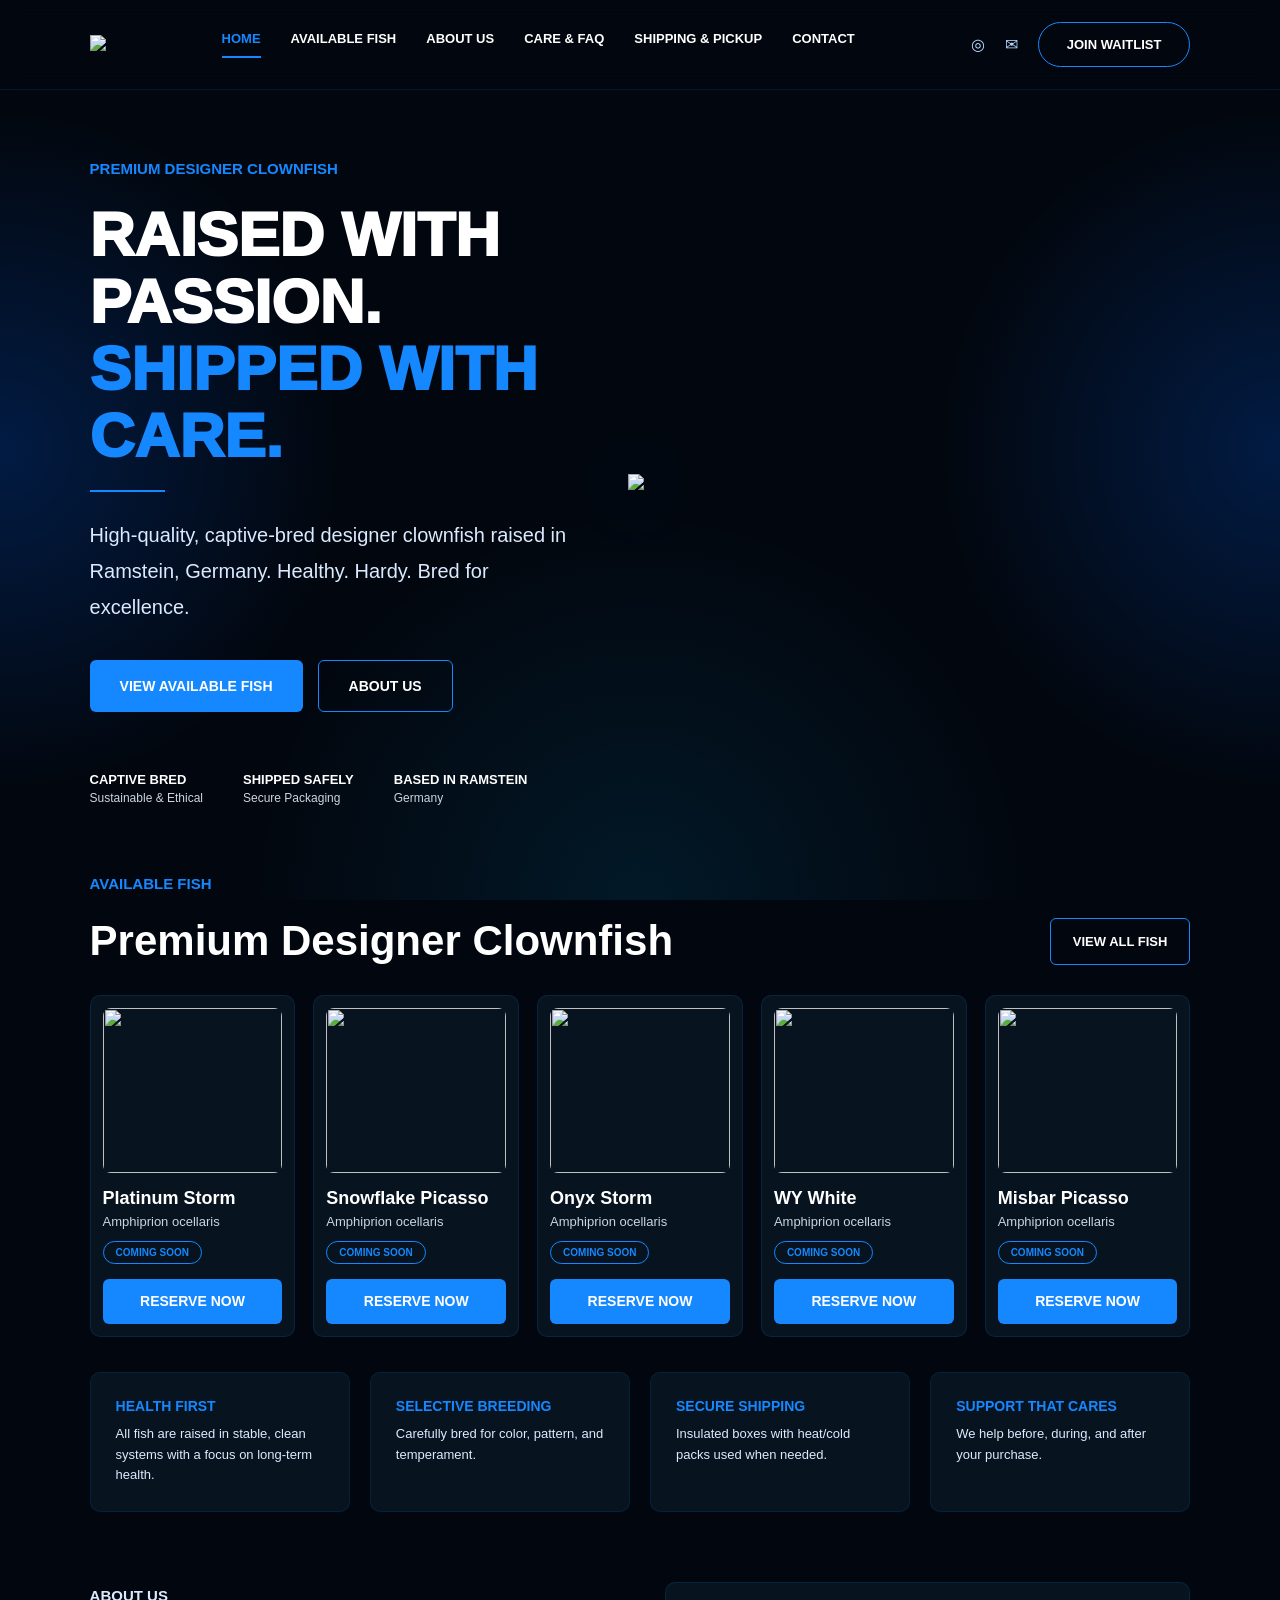
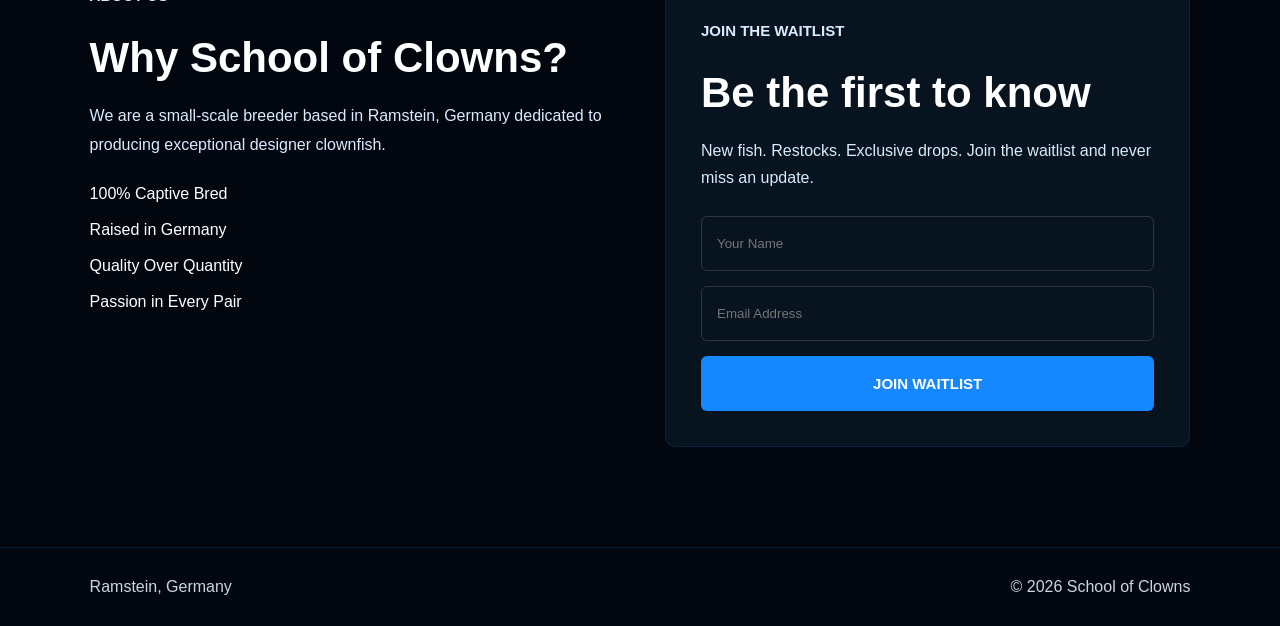
==== commit e7da8609: "Update index.html" ====
--- a/index.html
+++ b/index.html
@@ -1,169 +1,665 @@
 <!DOCTYPE html>
 <html lang="en">
 <head>
-  <meta charset="UTF-8" />
-  <meta name="viewport" content="width=device-width, initial-scale=1.0"/>
-  <title>School of Clowns</title>
-  <link rel="stylesheet" href="styles.css"/>
+<meta charset="UTF-8">
+<meta name="viewport" content="width=device-width, initial-scale=1.0">
+<title>School of Clowns</title>
+
+<style>
+
+*{
+margin:0;
+padding:0;
+box-sizing:border-box;
+font-family:Arial,Helvetica,sans-serif;
+}
+
+body{
+background:#02070f;
+color:white;
+overflow-x:hidden;
+}
+
+body::before{
+content:"";
+position:fixed;
+inset:0;
+z-index:-1;
+background:
+radial-gradient(circle at left,rgba(0,100,255,.22),transparent 25%),
+radial-gradient(circle at right,rgba(0,100,255,.22),transparent 25%),
+radial-gradient(circle at bottom,rgba(0,180,255,.10),transparent 35%),
+#02070f;
+}
+
+.topbar{
+height:90px;
+padding:0 7%;
+display:flex;
+align-items:center;
+justify-content:space-between;
+border-bottom:1px solid rgba(0,140,255,.15);
+background:#02070fee;
+backdrop-filter:blur(10px);
+position:sticky;
+top:0;
+z-index:999;
+}
+
+.site-logo{
+width:120px;
+}
+
+.nav{
+display:flex;
+gap:30px;
+}
+
+.nav a{
+color:white;
+text-decoration:none;
+font-size:13px;
+font-weight:900;
+padding-bottom:10px;
+}
+
+.nav a.active,
+.nav a:hover{
+color:#1688ff;
+border-bottom:2px solid #1688ff;
+}
+
+.nav-right{
+display:flex;
+align-items:center;
+gap:20px;
+color:#b7d8ff;
+}
+
+.join-pill{
+padding:14px 28px;
+border:1px solid #1688ff;
+border-radius:999px;
+color:white;
+text-decoration:none;
+font-size:13px;
+font-weight:900;
+}
+
+.hero{
+display:grid;
+grid-template-columns:1fr 1.15fr;
+align-items:center;
+padding:70px 7%;
+gap:50px;
+min-height:650px;
+}
+
+.blue-label{
+color:#1688ff;
+font-weight:900;
+font-size:15px;
+margin-bottom:25px;
+}
+
+.hero h1{
+font-size:62px;
+line-height:1.08;
+margin-bottom:20px;
+font-weight:1000;
+}
+
+.hero h1 span{
+display:block;
+color:#1688ff;
+}
+
+.small-line{
+width:75px;
+height:2px;
+background:#1688ff;
+margin-bottom:25px;
+}
+
+.hero-copy{
+font-size:20px;
+line-height:1.8;
+color:#dbeafe;
+margin-bottom:35px;
+max-width:520px;
+}
+
+.hero-buttons{
+display:flex;
+gap:15px;
+}
+
+.main-btn,
+.outline-btn{
+height:52px;
+padding:0 30px;
+display:flex;
+align-items:center;
+justify-content:center;
+border-radius:6px;
+font-size:14px;
+font-weight:900;
+text-decoration:none;
+transition:.25s;
+}
+
+.main-btn{
+background:#1688ff;
+color:white;
+}
+
+.outline-btn{
+border:1px solid #1688ff;
+color:white;
+}
+
+.main-btn:hover,
+.outline-btn:hover{
+transform:translateY(-3px);
+box-shadow:0 0 20px rgba(0,120,255,.45);
+}
+
+.hero-mini{
+display:flex;
+gap:40px;
+margin-top:60px;
+flex-wrap:wrap;
+}
+
+.hero-mini div{
+display:flex;
+flex-direction:column;
+gap:4px;
+}
+
+.hero-mini strong{
+font-size:13px;
+}
+
+.hero-mini span{
+font-size:12px;
+color:#cbd5e1;
+}
+
+.hero-right{
+display:flex;
+justify-content:center;
+align-items:center;
+}
+
+.hero-logo{
+width:100%;
+max-width:720px;
+filter:drop-shadow(0 0 35px rgba(0,120,255,.45));
+}
+
+.page{
+padding:0 7%;
+}
+
+.section-top{
+display:flex;
+justify-content:space-between;
+align-items:end;
+margin-bottom:30px;
+}
+
+.section-top h2{
+font-size:42px;
+}
+
+.view-all{
+padding:15px 22px;
+border:1px solid #1688ff;
+border-radius:6px;
+color:white;
+text-decoration:none;
+font-size:13px;
+font-weight:900;
+}
+
+.fish-row{
+display:grid;
+grid-template-columns:repeat(5,1fr);
+gap:18px;
+margin-bottom:35px;
+}
+
+.fish-card{
+background:#07131f;
+border:1px solid rgba(0,140,255,.15);
+padding:12px;
+border-radius:10px;
+transition:.25s;
+}
+
+.fish-card:hover{
+transform:translateY(-5px);
+border-color:#1688ff;
+box-shadow:0 0 25px rgba(0,120,255,.18);
+}
+
+.fish-card img{
+width:100%;
+height:165px;
+object-fit:cover;
+border-radius:8px;
+margin-bottom:15px;
+}
+
+.fish-card h3{
+font-size:18px;
+margin-bottom:5px;
+}
+
+.fish-card p{
+font-size:13px;
+color:#cbd5e1;
+margin-bottom:12px;
+}
+
+.soon{
+display:inline-block;
+padding:5px 12px;
+border:1px solid #1688ff;
+border-radius:999px;
+font-size:10px;
+font-weight:900;
+color:#1688ff;
+margin-bottom:15px;
+}
+
+.reserve{
+display:flex;
+align-items:center;
+justify-content:center;
+height:45px;
+background:#1688ff;
+border-radius:6px;
+color:white;
+text-decoration:none;
+font-size:14px;
+font-weight:900;
+}
+
+.benefits{
+display:grid;
+grid-template-columns:repeat(4,1fr);
+gap:20px;
+margin-bottom:70px;
+}
+
+.benefit{
+background:#07131f;
+border:1px solid rgba(0,140,255,.12);
+padding:25px;
+border-radius:10px;
+}
+
+.benefit h4{
+font-size:14px;
+margin-bottom:10px;
+color:#1688ff;
+}
+
+.benefit p{
+font-size:13px;
+line-height:1.6;
+color:#dbeafe;
+}
+
+.about-contact{
+display:grid;
+grid-template-columns:1fr 1fr;
+gap:50px;
+padding-bottom:60px;
+}
+
+.about h2,
+.waitlist-box h2{
+font-size:42px;
+margin-bottom:20px;
+}
+
+.about p{
+line-height:1.8;
+margin-bottom:25px;
+color:#dbeafe;
+}
+
+.about ul{
+list-style:none;
+margin-top:25px;
+}
+
+.about li{
+margin-bottom:18px;
+font-size:16px;
+}
+
+.waitlist-box{
+background:#07131f;
+padding:35px;
+border-radius:10px;
+border:1px solid rgba(0,140,255,.15);
+}
+
+.waitlist-box p{
+margin-bottom:25px;
+color:#dbeafe;
+line-height:1.7;
+}
+
+.waitlist-box input{
+width:100%;
+height:55px;
+background:transparent;
+border:1px solid rgba(255,255,255,.15);
+border-radius:6px;
+padding:0 15px;
+margin-bottom:15px;
+color:white;
+}
+
+.waitlist-box button{
+width:100%;
+height:55px;
+background:#1688ff;
+border:none;
+border-radius:6px;
+color:white;
+font-size:15px;
+font-weight:900;
+cursor:pointer;
+}
+
+footer{
+padding:30px 7%;
+border-top:1px solid rgba(0,140,255,.15);
+display:flex;
+justify-content:space-between;
+color:#cbd5e1;
+margin-top:40px;
+}
+
+@media(max-width:1100px){
+
+.hero,
+.about-contact{
+grid-template-columns:1fr;
+text-align:center;
+}
+
+.hero-buttons,
+.hero-mini{
+justify-content:center;
+}
+
+.hero-copy{
+margin-left:auto;
+margin-right:auto;
+}
+
+.fish-row{
+grid-template-columns:repeat(2,1fr);
+}
+
+.benefits{
+grid-template-columns:repeat(2,1fr);
+}
+}
+
+@media(max-width:700px){
+
+.topbar{
+flex-direction:column;
+height:auto;
+padding:20px;
+gap:20px;
+}
+
+.nav{
+flex-wrap:wrap;
+justify-content:center;
+}
+
+.nav-right{
+display:none;
+}
+
+.hero{
+padding:45px 7%;
+}
+
+.hero h1{
+font-size:42px;
+}
+
+.fish-row{
+grid-template-columns:1fr;
+}
+
+.benefits{
+grid-template-columns:1fr;
+}
+
+footer{
+flex-direction:column;
+gap:15px;
+text-align:center;
+}
+}
+
+</style>
 </head>
 
 <body>
 
 <header class="topbar">
 
-  <div class="logo-wrap">
-    <img src="logo.png" class="site-logo">
-  </div>
-
-  <nav class="nav">
-    <a class="active" href="#">HOME</a>
-    <a href="#fish">AVAILABLE FISH</a>
-    <a href="#about">ABOUT US</a>
-    <a href="#care">CARE & FAQ</a>
-    <a href="#shipping">SHIPPING & PICKUP</a>
-    <a href="#contact">CONTACT</a>
-  </nav>
-
-  <div class="nav-right">
-    <span>◎</span>
-    <span>✉</span>
-    <a href="#contact" class="join-pill">JOIN WAITLIST</a>
-  </div>
+<div class="logo-wrap">
+<img src="logo.png" class="site-logo">
+</div>
+
+<nav class="nav">
+<a class="active" href="#">HOME</a>
+<a href="#fish">AVAILABLE FISH</a>
+<a href="#about">ABOUT US</a>
+<a href="#care">CARE & FAQ</a>
+<a href="#shipping">SHIPPING & PICKUP</a>
+<a href="#contact">CONTACT</a>
+</nav>
+
+<div class="nav-right">
+<span>◎</span>
+<span>✉</span>
+<a href="#contact" class="join-pill">JOIN WAITLIST</a>
+</div>
 
 </header>
 
 <section class="hero">
 
-  <div class="hero-left">
-
-    <p class="blue-label">PREMIUM DESIGNER CLOWNFISH</p>
-
-    <h1>
-      RAISED WITH PASSION.<br>
-      <span>SHIPPED WITH CARE.</span>
-    </h1>
-
-    <div class="small-line"></div>
-
-    <p class="hero-copy">
-      High-quality, captive-bred designer clownfish
-      raised in Ramstein, Germany.
-      Healthy. Hardy. Bred for excellence.
-    </p>
-
-    <div class="hero-buttons">
-      <a href="#fish" class="main-btn">VIEW AVAILABLE FISH</a>
-      <a href="#about" class="outline-btn">ABOUT US</a>
-    </div>
-
-  </div>
-
-  <div class="hero-right">
-    <img src="logo.png" class="hero-logo">
-  </div>
+<div class="hero-left">
+
+<p class="blue-label">PREMIUM DESIGNER CLOWNFISH</p>
+
+<h1>
+RAISED WITH PASSION.<br>
+<span>SHIPPED WITH CARE.</span>
+</h1>
+
+<div class="small-line"></div>
+
+<p class="hero-copy">
+High-quality, captive-bred designer clownfish raised in Ramstein, Germany.
+Healthy. Hardy. Bred for excellence.
+</p>
+
+<div class="hero-buttons">
+<a href="#fish" class="main-btn">VIEW AVAILABLE FISH</a>
+<a href="#about" class="outline-btn">ABOUT US</a>
+</div>
+
+<div class="hero-mini">
+
+<div>
+<strong>CAPTIVE BRED</strong>
+<span>Sustainable & Ethical</span>
+</div>
+
+<div>
+<strong>SHIPPED SAFELY</strong>
+<span>Secure Packaging</span>
+</div>
+
+<div>
+<strong>BASED IN RAMSTEIN</strong>
+<span>Germany</span>
+</div>
+
+</div>
+
+</div>
+
+<div class="hero-right">
+<img src="logo.png" class="hero-logo">
+</div>
 
 </section>
 
-<section class="fish-section" id="fish">
-
-  <div class="section-top">
-    <div>
-      <p class="blue-label">AVAILABLE FISH</p>
-      <h2>Premium Designer Clownfish</h2>
-    </div>
-
-    <a href="#" class="view-all">VIEW ALL FISH</a>
-  </div>
-
-  <div class="fish-row">
-
-    <div class="fish-card">
-      <img src="https://images.unsplash.com/photo-1524704796725-9fc3044a58b2?q=80&w=1200&auto=format&fit=crop">
-      <h3>Platinum Storm</h3>
-      <p>Amphiprion ocellaris</p>
-      <span class="soon">COMING SOON</span>
-      <a href="#contact" class="reserve">RESERVE NOW</a>
-    </div>
-
-    <div class="fish-card">
-      <img src="https://images.unsplash.com/photo-1544551763-46a013bb70d5?q=80&w=1200&auto=format&fit=crop">
-      <h3>Snowflake Picasso</h3>
-      <p>Amphiprion ocellaris</p>
-      <span class="soon">COMING SOON</span>
-      <a href="#contact" class="reserve">RESERVE NOW</a>
-    </div>
-
-    <div class="fish-card">
-      <img src="https://images.unsplash.com/photo-1559827260-dc66d52bef19?q=80&w=1200&auto=format&fit=crop">
-      <h3>Onyx Storm</h3>
-      <p>Amphiprion ocellaris</p>
-      <span class="soon">COMING SOON</span>
-      <a href="#contact" class="reserve">RESERVE NOW</a>
-    </div>
-
-    <div class="fish-card">
-      <img src="https://images.unsplash.com/photo-1583212292454-1fe6229603b7?q=80&w=1200&auto=format&fit=crop">
-      <h3>WY White</h3>
-      <p>Amphiprion ocellaris</p>
-      <span class="soon">COMING SOON</span>
-      <a href="#contact" class="reserve">RESERVE NOW</a>
-    </div>
-
-    <div class="fish-card">
-      <img src="https://images.unsplash.com/photo-1544551763-46a013bb70d5?q=80&w=1200&auto=format&fit=crop">
-      <h3>Misbar Picasso</h3>
-      <p>Amphiprion ocellaris</p>
-      <span class="soon">COMING SOON</span>
-      <a href="#contact" class="reserve">RESERVE NOW</a>
-    </div>
-
-  </div>
+<main class="page">
+
+<div class="section-top">
+
+<div>
+<p class="blue-label">AVAILABLE FISH</p>
+<h2>Premium Designer Clownfish</h2>
+</div>
+
+<a href="#" class="view-all">VIEW ALL FISH</a>
+
+</div>
+
+<div class="fish-row">
+
+<div class="fish-card">
+<img src="https://images.unsplash.com/photo-1524704796725-9fc3044a58b2?q=80&w=1200&auto=format&fit=crop">
+<h3>Platinum Storm</h3>
+<p>Amphiprion ocellaris</p>
+<span class="soon">COMING SOON</span>
+<a href="#contact" class="reserve">RESERVE NOW</a>
+</div>
+
+<div class="fish-card">
+<img src="https://images.unsplash.com/photo-1544551763-46a013bb70d5?q=80&w=1200&auto=format&fit=crop">
+<h3>Snowflake Picasso</h3>
+<p>Amphiprion ocellaris</p>
+<span class="soon">COMING SOON</span>
+<a href="#contact" class="reserve">RESERVE NOW</a>
+</div>
+
+<div class="fish-card">
+<img src="https://images.unsplash.com/photo-1559827260-dc66d52bef19?q=80&w=1200&auto=format&fit=crop">
+<h3>Onyx Storm</h3>
+<p>Amphiprion ocellaris</p>
+<span class="soon">COMING SOON</span>
+<a href="#contact" class="reserve">RESERVE NOW</a>
+</div>
+
+<div class="fish-card">
+<img src="https://images.unsplash.com/photo-1583212292454-1fe6229603b7?q=80&w=1200&auto=format&fit=crop">
+<h3>WY White</h3>
+<p>Amphiprion ocellaris</p>
+<span class="soon">COMING SOON</span>
+<a href="#contact" class="reserve">RESERVE NOW</a>
+</div>
+
+<div class="fish-card">
+<img src="https://images.unsplash.com/photo-1544551763-46a013bb70d5?q=80&w=1200&auto=format&fit=crop">
+<h3>Misbar Picasso</h3>
+<p>Amphiprion ocellaris</p>
+<span class="soon">COMING SOON</span>
+<a href="#contact" class="reserve">RESERVE NOW</a>
+</div>
+
+</div>
+
+<div class="benefits">
+
+<div class="benefit">
+<h4>HEALTH FIRST</h4>
+<p>All fish are raised in stable, clean systems with a focus on long-term health.</p>
+</div>
+
+<div class="benefit">
+<h4>SELECTIVE BREEDING</h4>
+<p>Carefully bred for color, pattern, and temperament.</p>
+</div>
+
+<div class="benefit">
+<h4>SECURE SHIPPING</h4>
+<p>Insulated boxes with heat/cold packs used when needed.</p>
+</div>
+
+<div class="benefit">
+<h4>SUPPORT THAT CARES</h4>
+<p>We help before, during, and after your purchase.</p>
+</div>
+
+</div>
+
+<section class="about-contact">
+
+<div class="about" id="about">
+
+<p class="blue-label">ABOUT US</p>
+
+<h2>Why School of Clowns?</h2>
+
+<p>
+We are a small-scale breeder based in Ramstein, Germany dedicated to producing exceptional designer clownfish.
+</p>
+
+<ul>
+<li>100% Captive Bred</li>
+<li>Raised in Germany</li>
+<li>Quality Over Quantity</li>
+<li>Passion in Every Pair</li>
+</ul>
+
+</div>
+
+<div class="waitlist-box" id="contact">
+
+<p class="blue-label">JOIN THE WAITLIST</p>
+
+<h2>Be the first to know</h2>
+
+<p>
+New fish. Restocks. Exclusive drops.
+Join the waitlist and never miss an update.
+</p>
+
+<input type="text" placeholder="Your Name">
+<input type="email" placeholder="Email Address">
+
+<button>JOIN WAITLIST</button>
+
+</div>
 
 </section>
 
-<section class="about-contact">
-
-  <div class="about" id="about">
-
-    <p class="blue-label">ABOUT US</p>
-
-    <h2>Why School of Clowns?</h2>
-
-    <p>
-      We are a small-scale breeder based in Ramstein, Germany dedicated to producing exceptional designer clownfish.
-    </p>
-
-    <ul>
-      <li>100% Captive Bred</li>
-      <li>Raised in Germany</li>
-      <li>Quality Over Quantity</li>
-      <li>Passion in Every Pair</li>
-    </ul>
-
-  </div>
-
-  <div class="waitlist-box" id="contact">
-
-    <p class="blue-label">JOIN THE WAITLIST</p>
-
-    <h2>Be the first to know</h2>
-
-    <p>
-      New fish. Restocks. Exclusive drops.
-    </p>
-
-    <input type="text" placeholder="Your Name">
-    <input type="email" placeholder="Email Address">
-
-    <button>JOIN WAITLIST</button>
-
-  </div>
-
-</section>
+</main>
 
 <footer>
-  <div>Ramstein, Germany</div>
-  <div>© 2026 School of Clowns</div>
+<div>Ramstein, Germany</div>
+<div>© 2026 School of Clowns</div>
 </footer>
 
 </body>
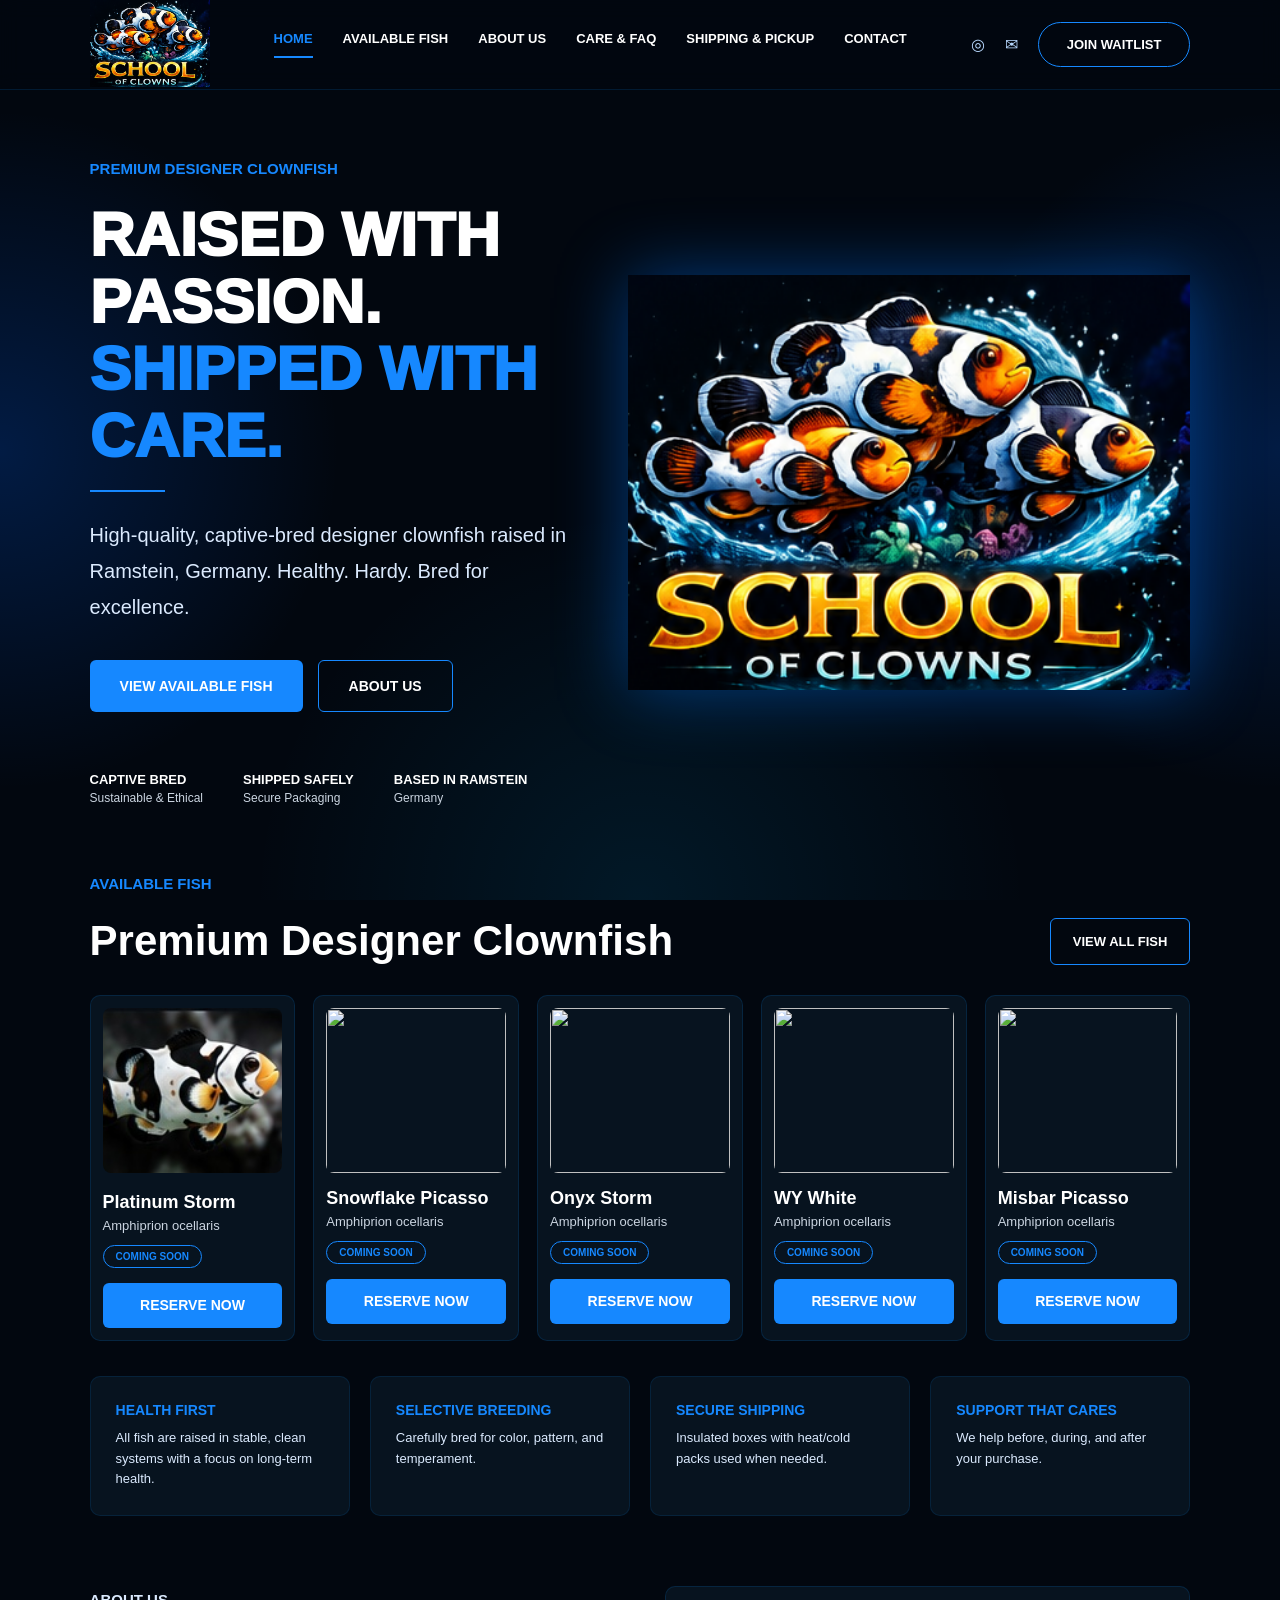
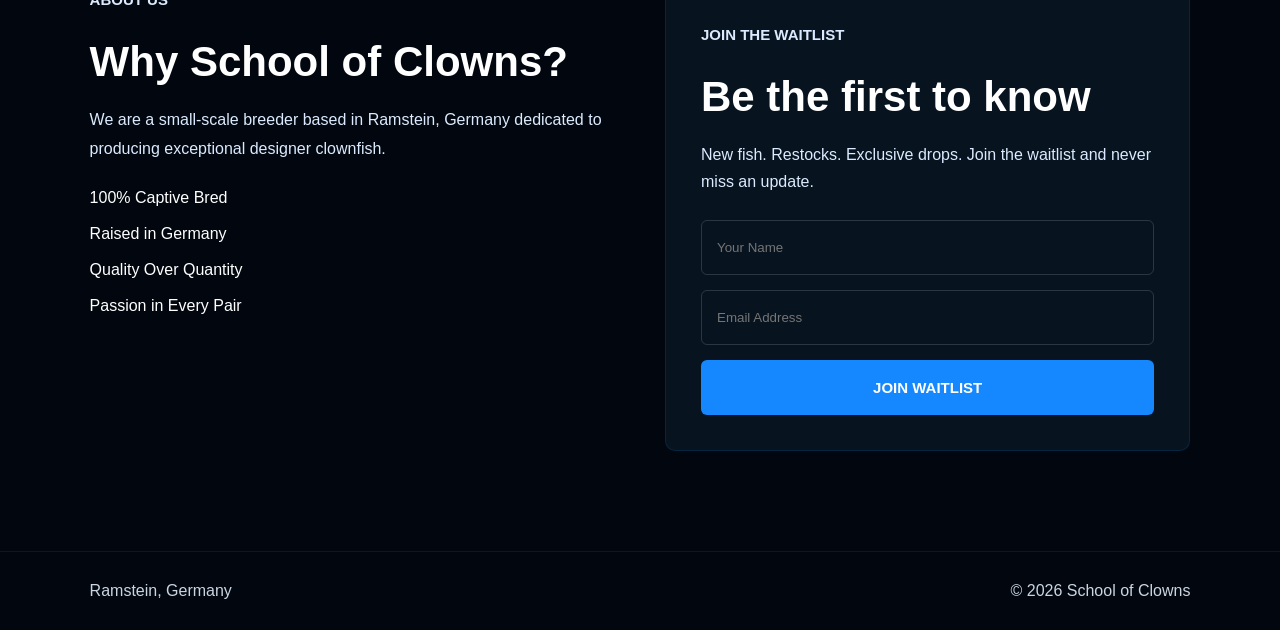
==== commit f9d78351: "Update index.html" ====
--- a/index.html
+++ b/index.html
@@ -549,7 +549,7 @@
 <div class="fish-row">
 
 <div class="fish-card">
-<img src="https://images.unsplash.com/photo-1524704796725-9fc3044a58b2?q=80&w=1200&auto=format&fit=crop">
+<img src="fish1.jpg">
 <h3>Platinum Storm</h3>
 <p>Amphiprion ocellaris</p>
 <span class="soon">COMING SOON</span>
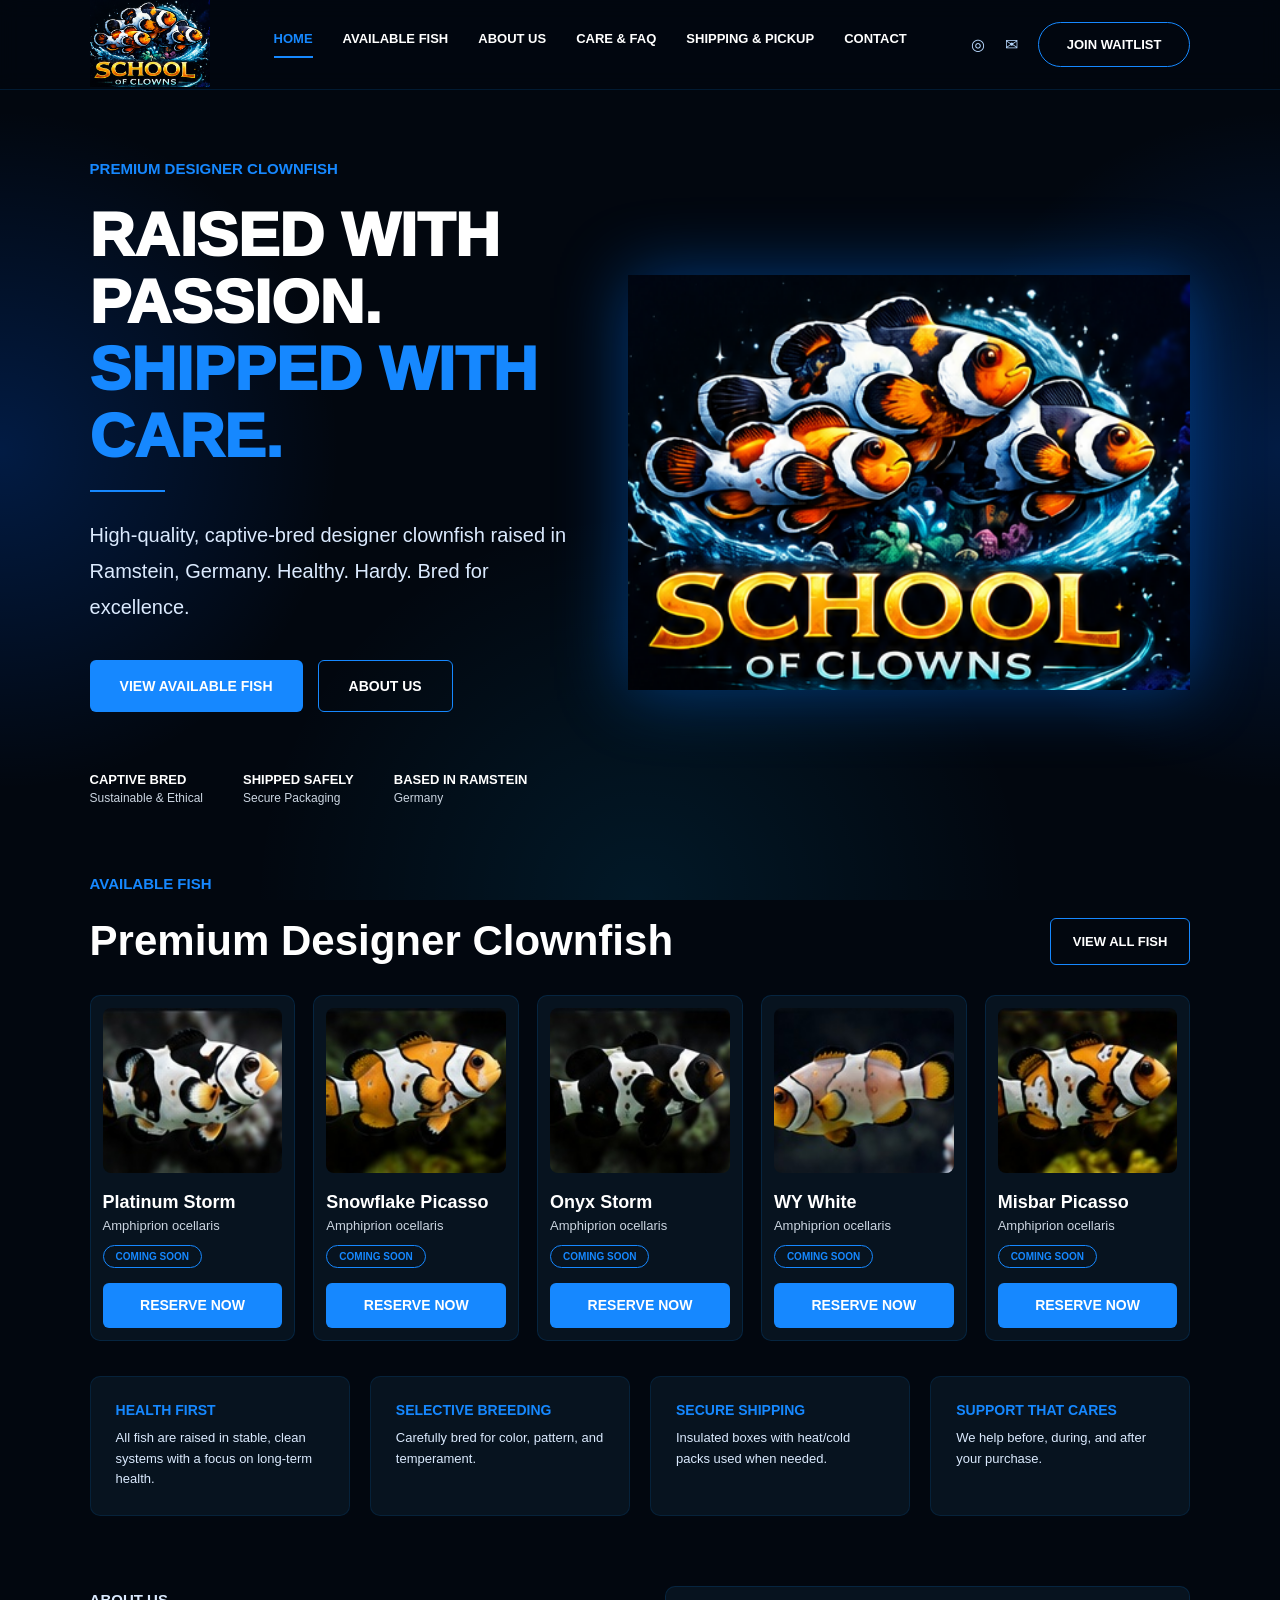
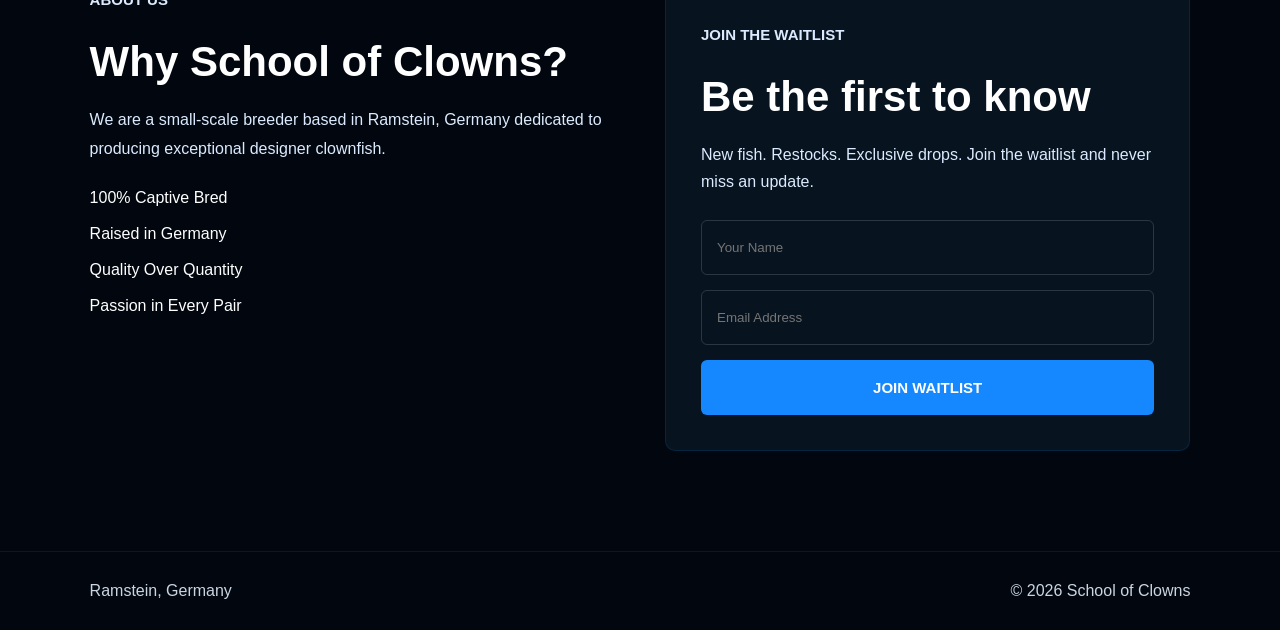
==== commit 3d8a5a48: "Update index.html" ====
--- a/index.html
+++ b/index.html
@@ -557,7 +557,7 @@
 </div>
 
 <div class="fish-card">
-<img src="https://images.unsplash.com/photo-1544551763-46a013bb70d5?q=80&w=1200&auto=format&fit=crop">
+<img src="fish2.jpg">
 <h3>Snowflake Picasso</h3>
 <p>Amphiprion ocellaris</p>
 <span class="soon">COMING SOON</span>
@@ -565,7 +565,7 @@
 </div>
 
 <div class="fish-card">
-<img src="https://images.unsplash.com/photo-1559827260-dc66d52bef19?q=80&w=1200&auto=format&fit=crop">
+<img src="fish3.jpg">
 <h3>Onyx Storm</h3>
 <p>Amphiprion ocellaris</p>
 <span class="soon">COMING SOON</span>
@@ -573,7 +573,7 @@
 </div>
 
 <div class="fish-card">
-<img src="https://images.unsplash.com/photo-1583212292454-1fe6229603b7?q=80&w=1200&auto=format&fit=crop">
+<img src="fish4.jpg">
 <h3>WY White</h3>
 <p>Amphiprion ocellaris</p>
 <span class="soon">COMING SOON</span>
@@ -581,7 +581,7 @@
 </div>
 
 <div class="fish-card">
-<img src="https://images.unsplash.com/photo-1544551763-46a013bb70d5?q=80&w=1200&auto=format&fit=crop">
+<img src="fish5.jpg">
 <h3>Misbar Picasso</h3>
 <p>Amphiprion ocellaris</p>
 <span class="soon">COMING SOON</span>
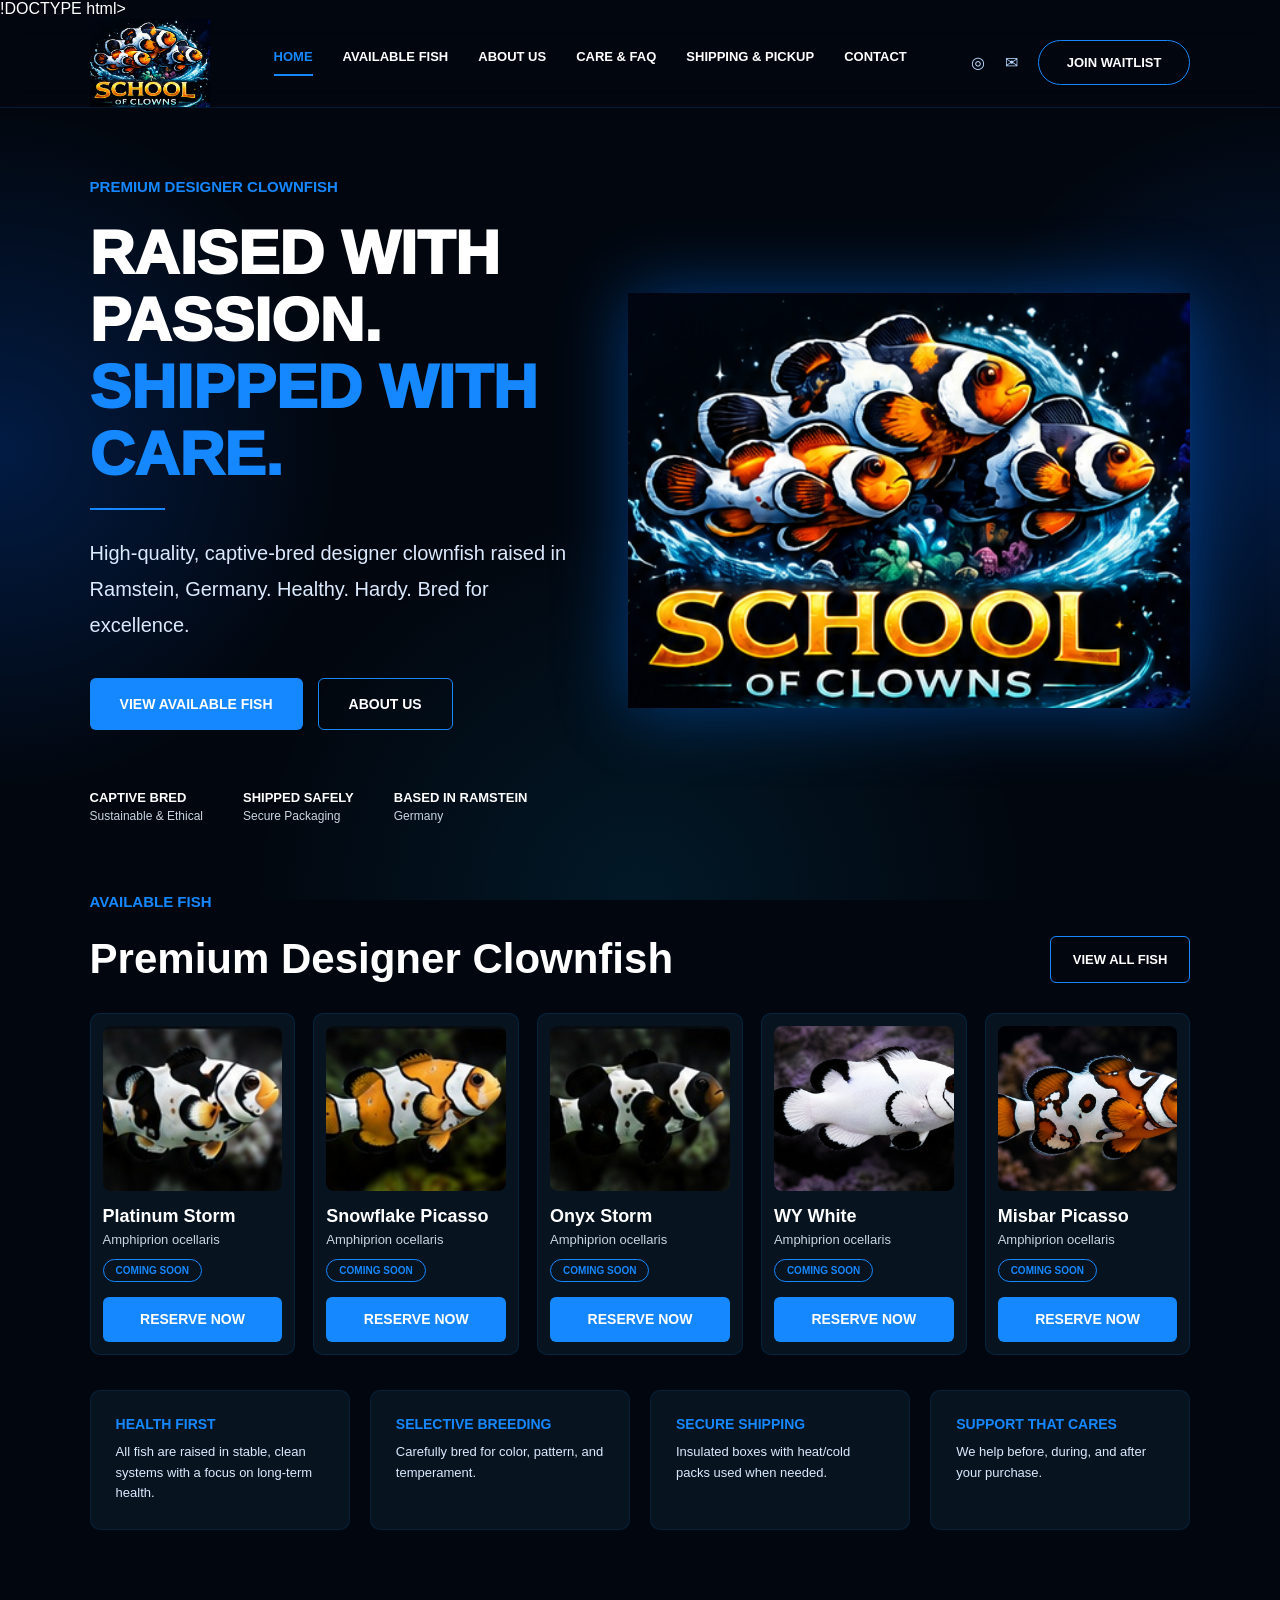
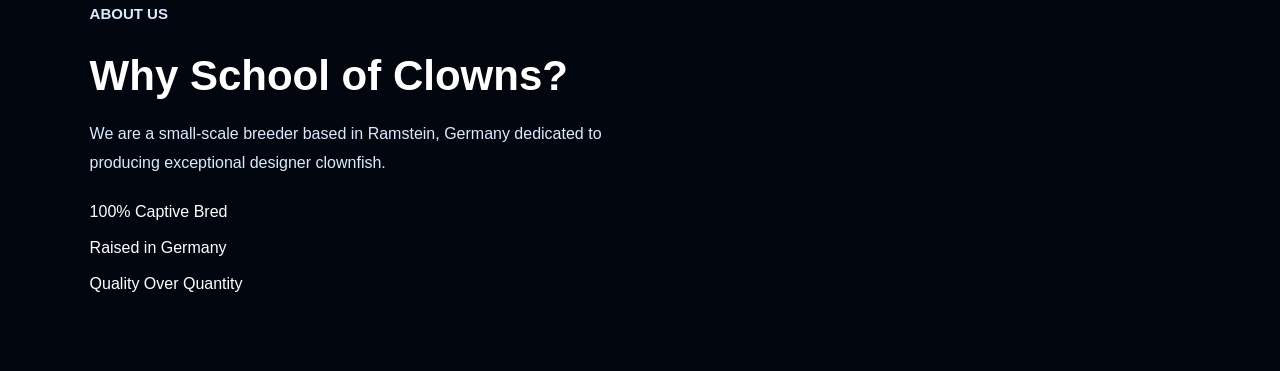
==== commit 1c2d9f0c: "Update index.html" ====
--- a/index.html
+++ b/index.html
@@ -1,4 +1,5 @@
-<!DOCTYPE html>
+
+!DOCTYPE html>
 <html lang="en">
 <head>
 <meta charset="UTF-8">
@@ -630,37 +631,3 @@
 <li>100% Captive Bred</li>
 <li>Raised in Germany</li>
 <li>Quality Over Quantity</li>
-<li>Passion in Every Pair</li>
-</ul>
-
-</div>
-
-<div class="waitlist-box" id="contact">
-
-<p class="blue-label">JOIN THE WAITLIST</p>
-
-<h2>Be the first to know</h2>
-
-<p>
-New fish. Restocks. Exclusive drops.
-Join the waitlist and never miss an update.
-</p>
-
-<input type="text" placeholder="Your Name">
-<input type="email" placeholder="Email Address">
-
-<button>JOIN WAITLIST</button>
-
-</div>
-
-</section>
-
-</main>
-
-<footer>
-<div>Ramstein, Germany</div>
-<div>© 2026 School of Clowns</div>
-</footer>
-
-</body>
-</html>
